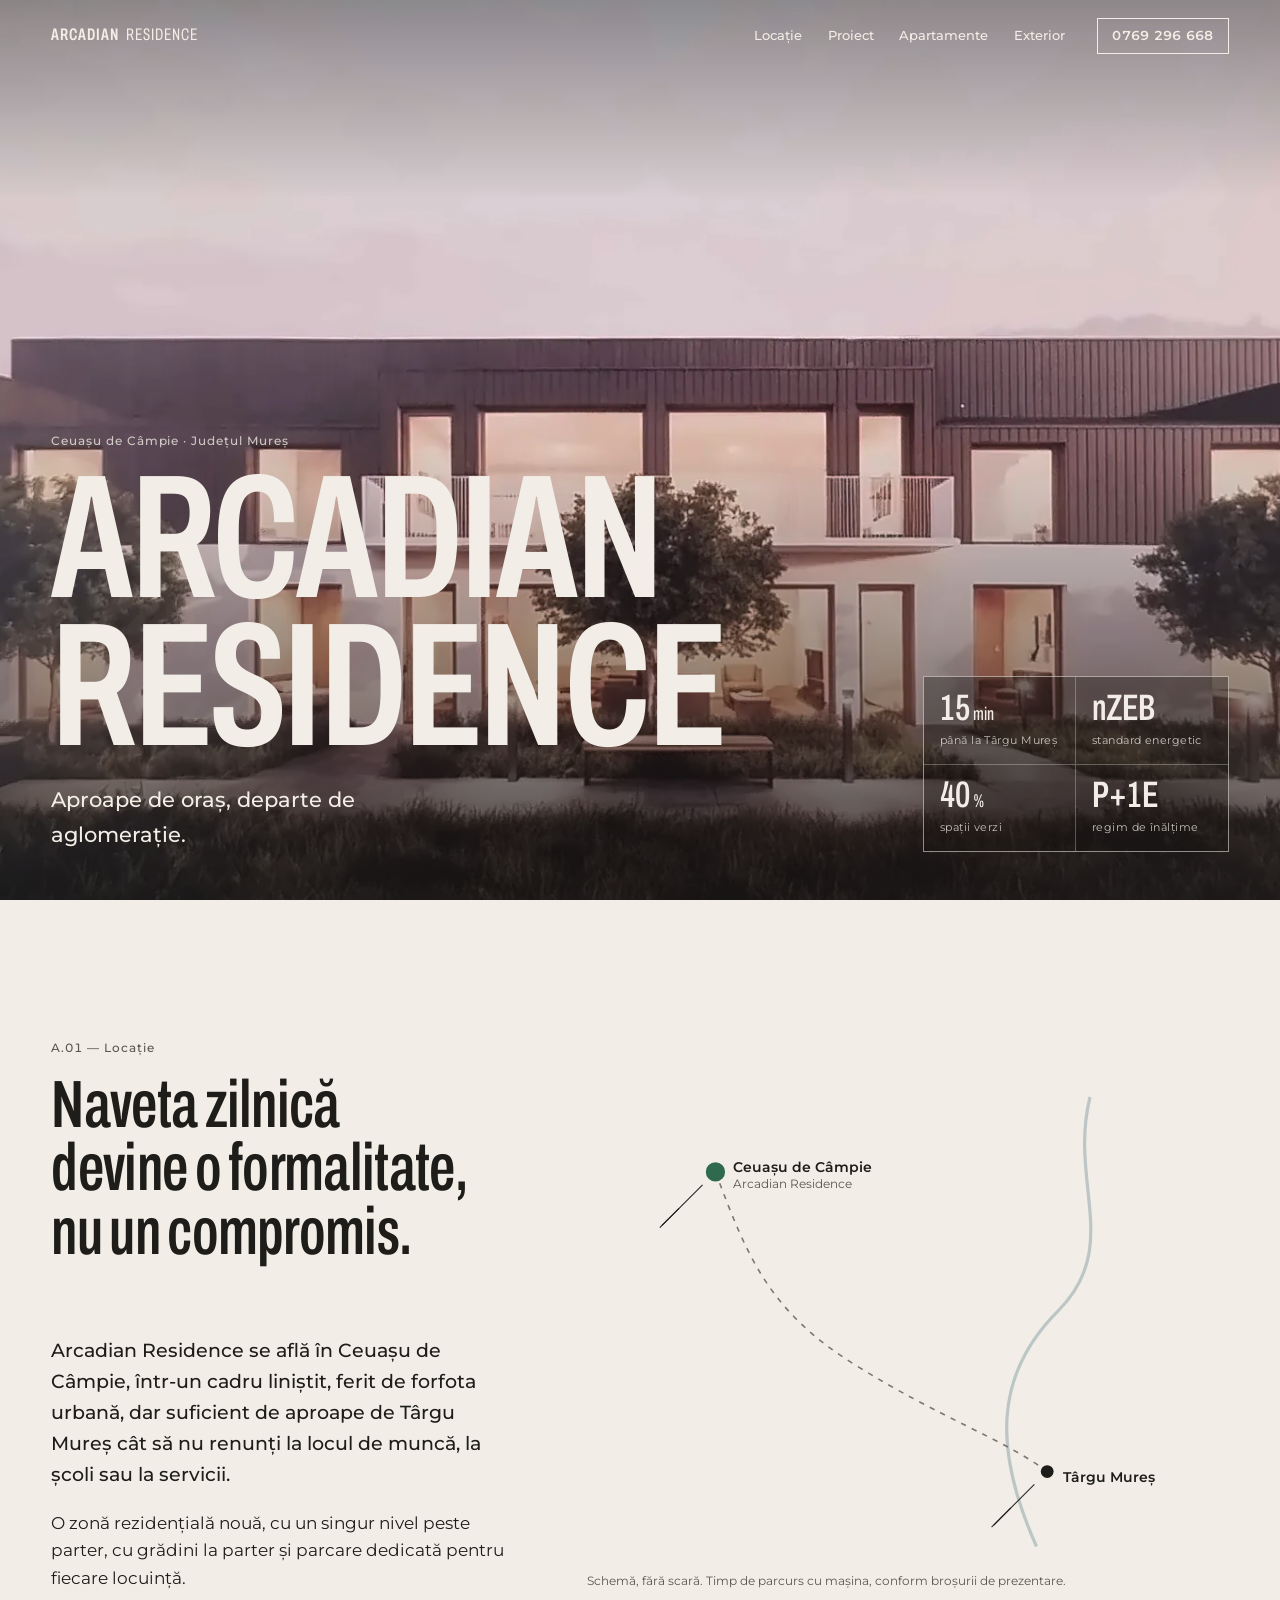
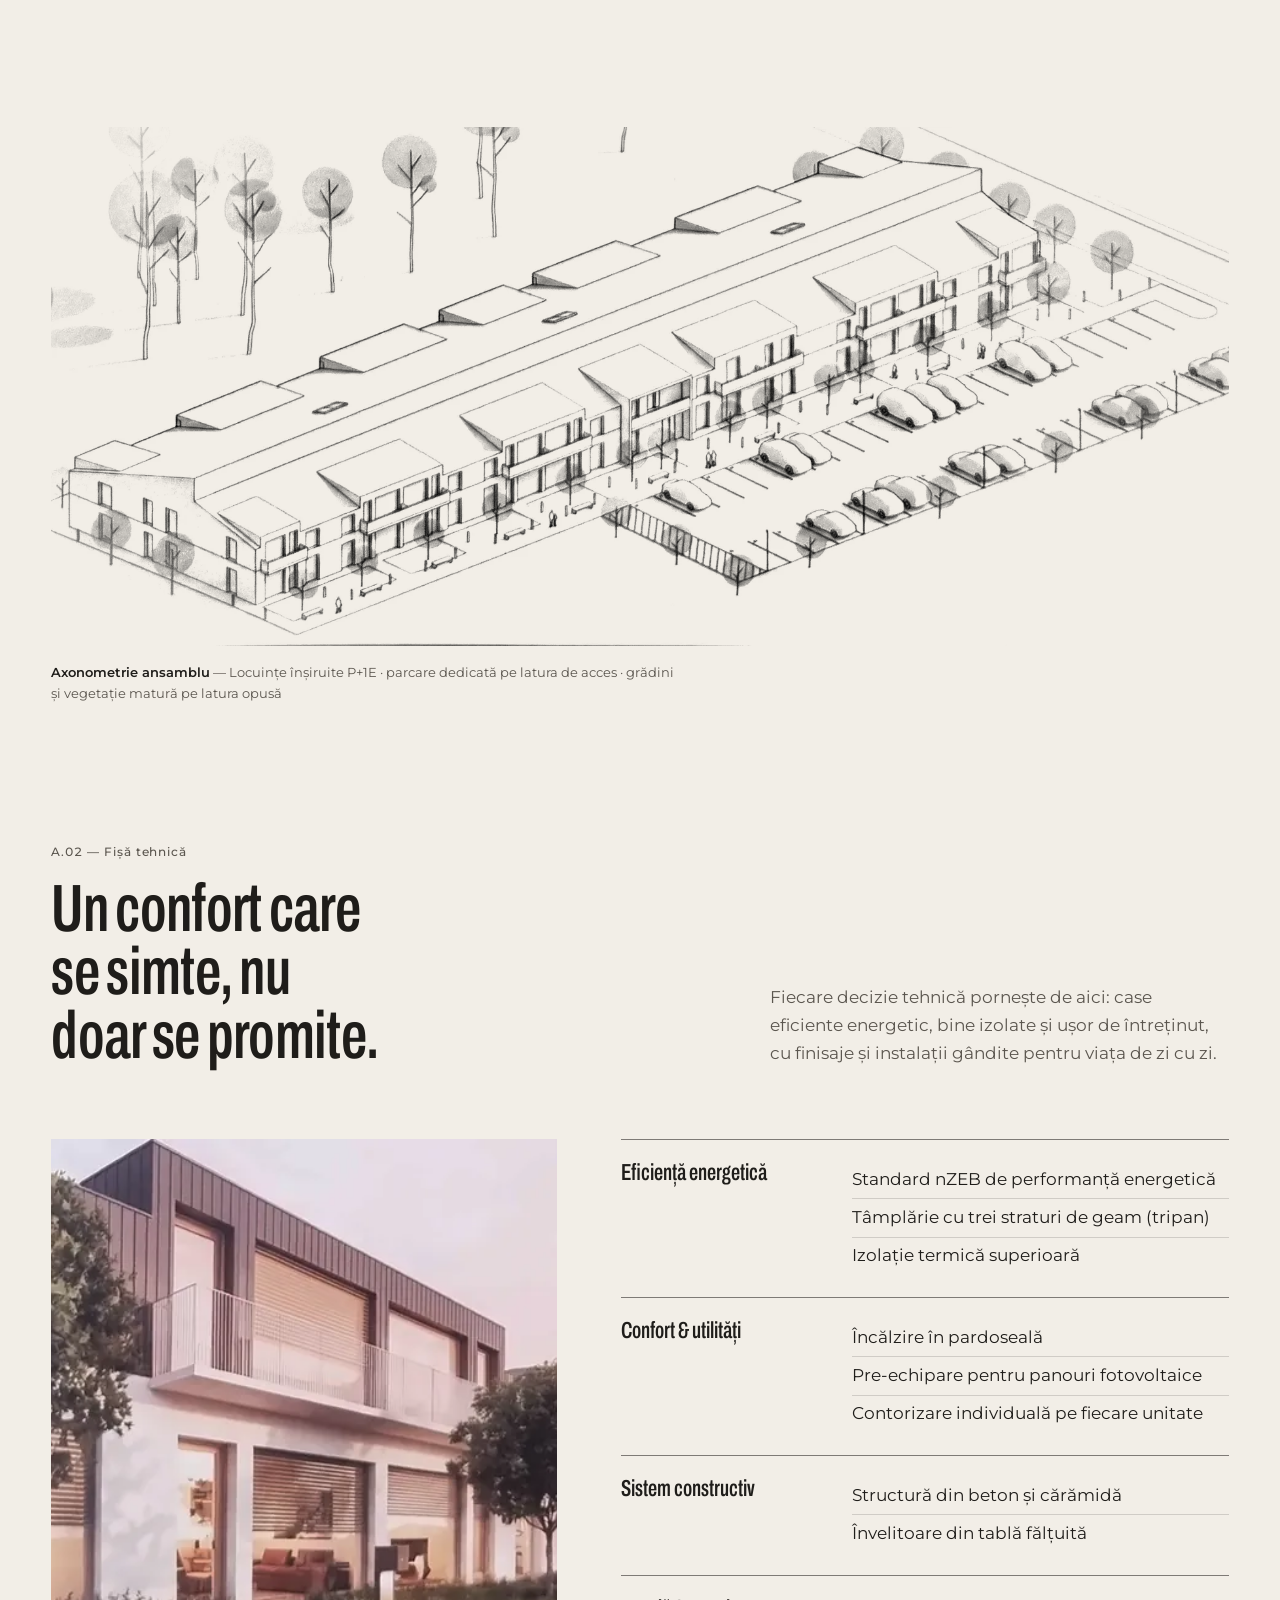
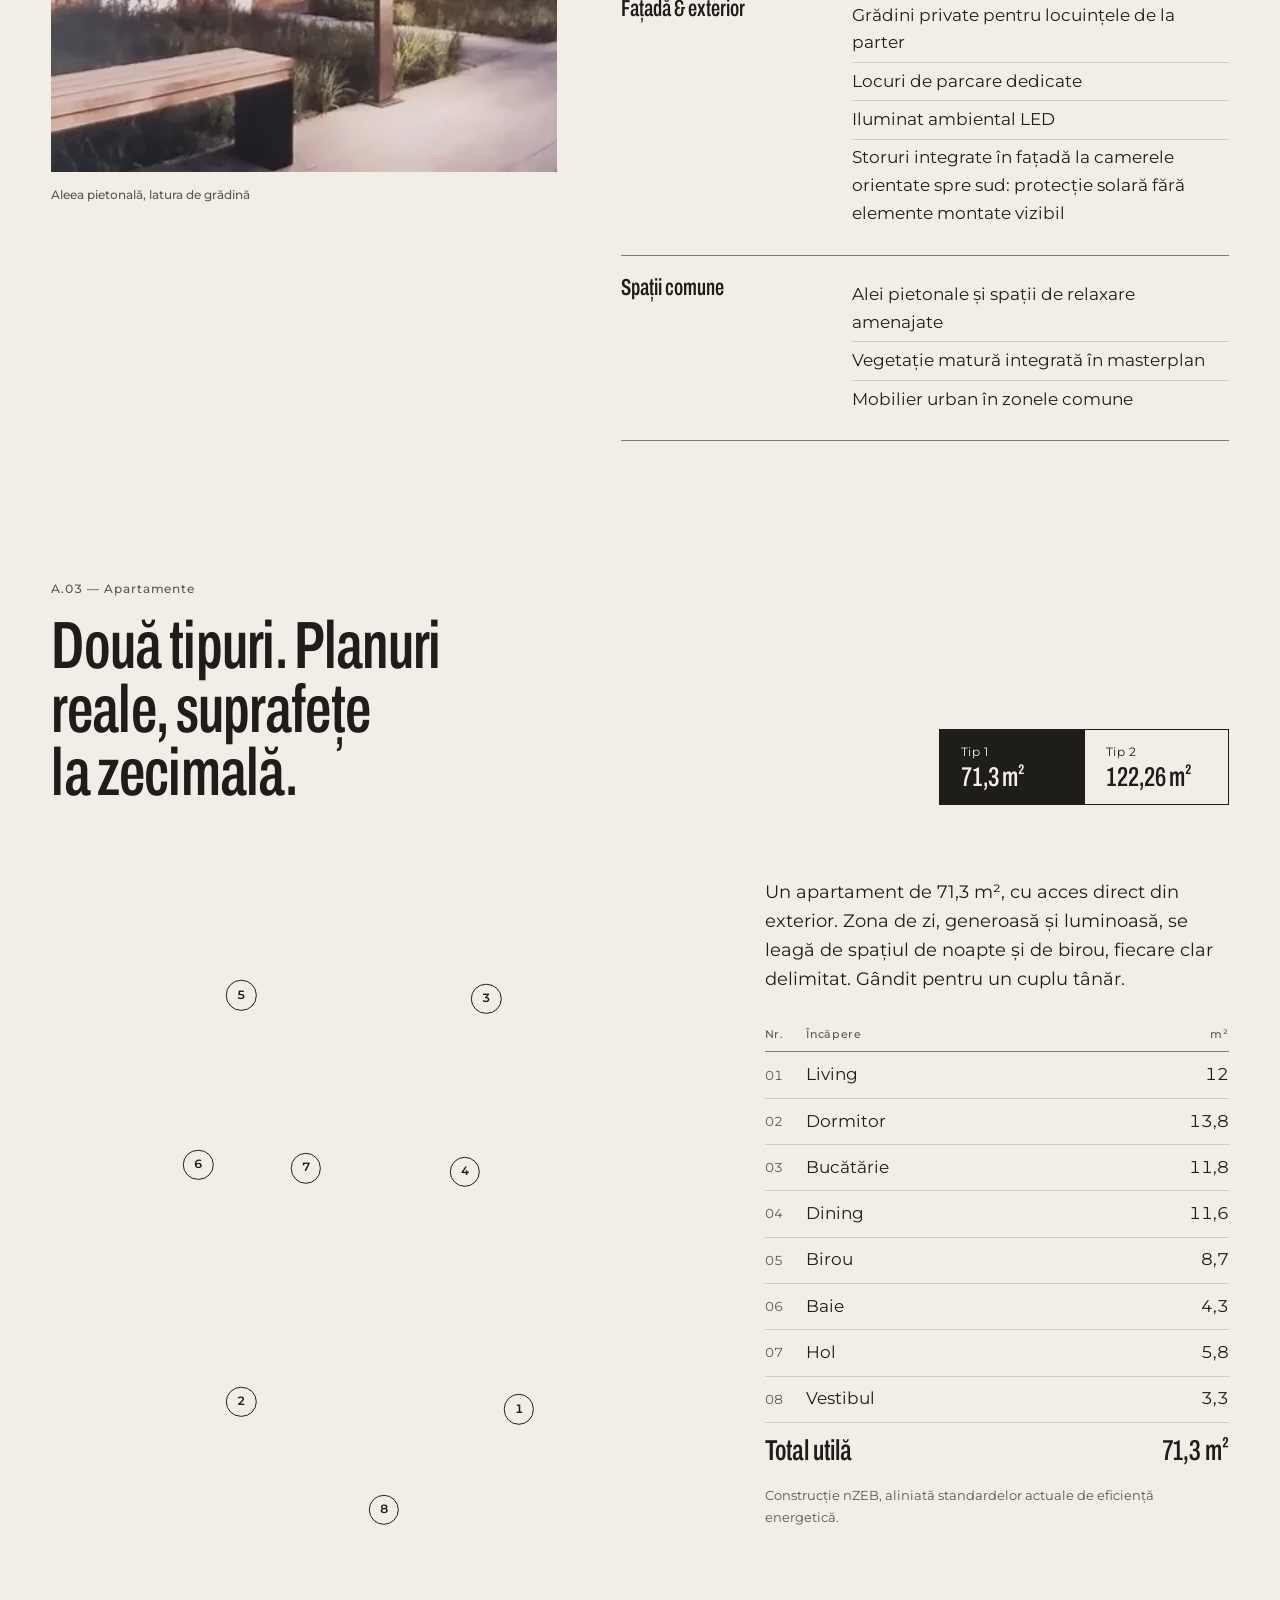
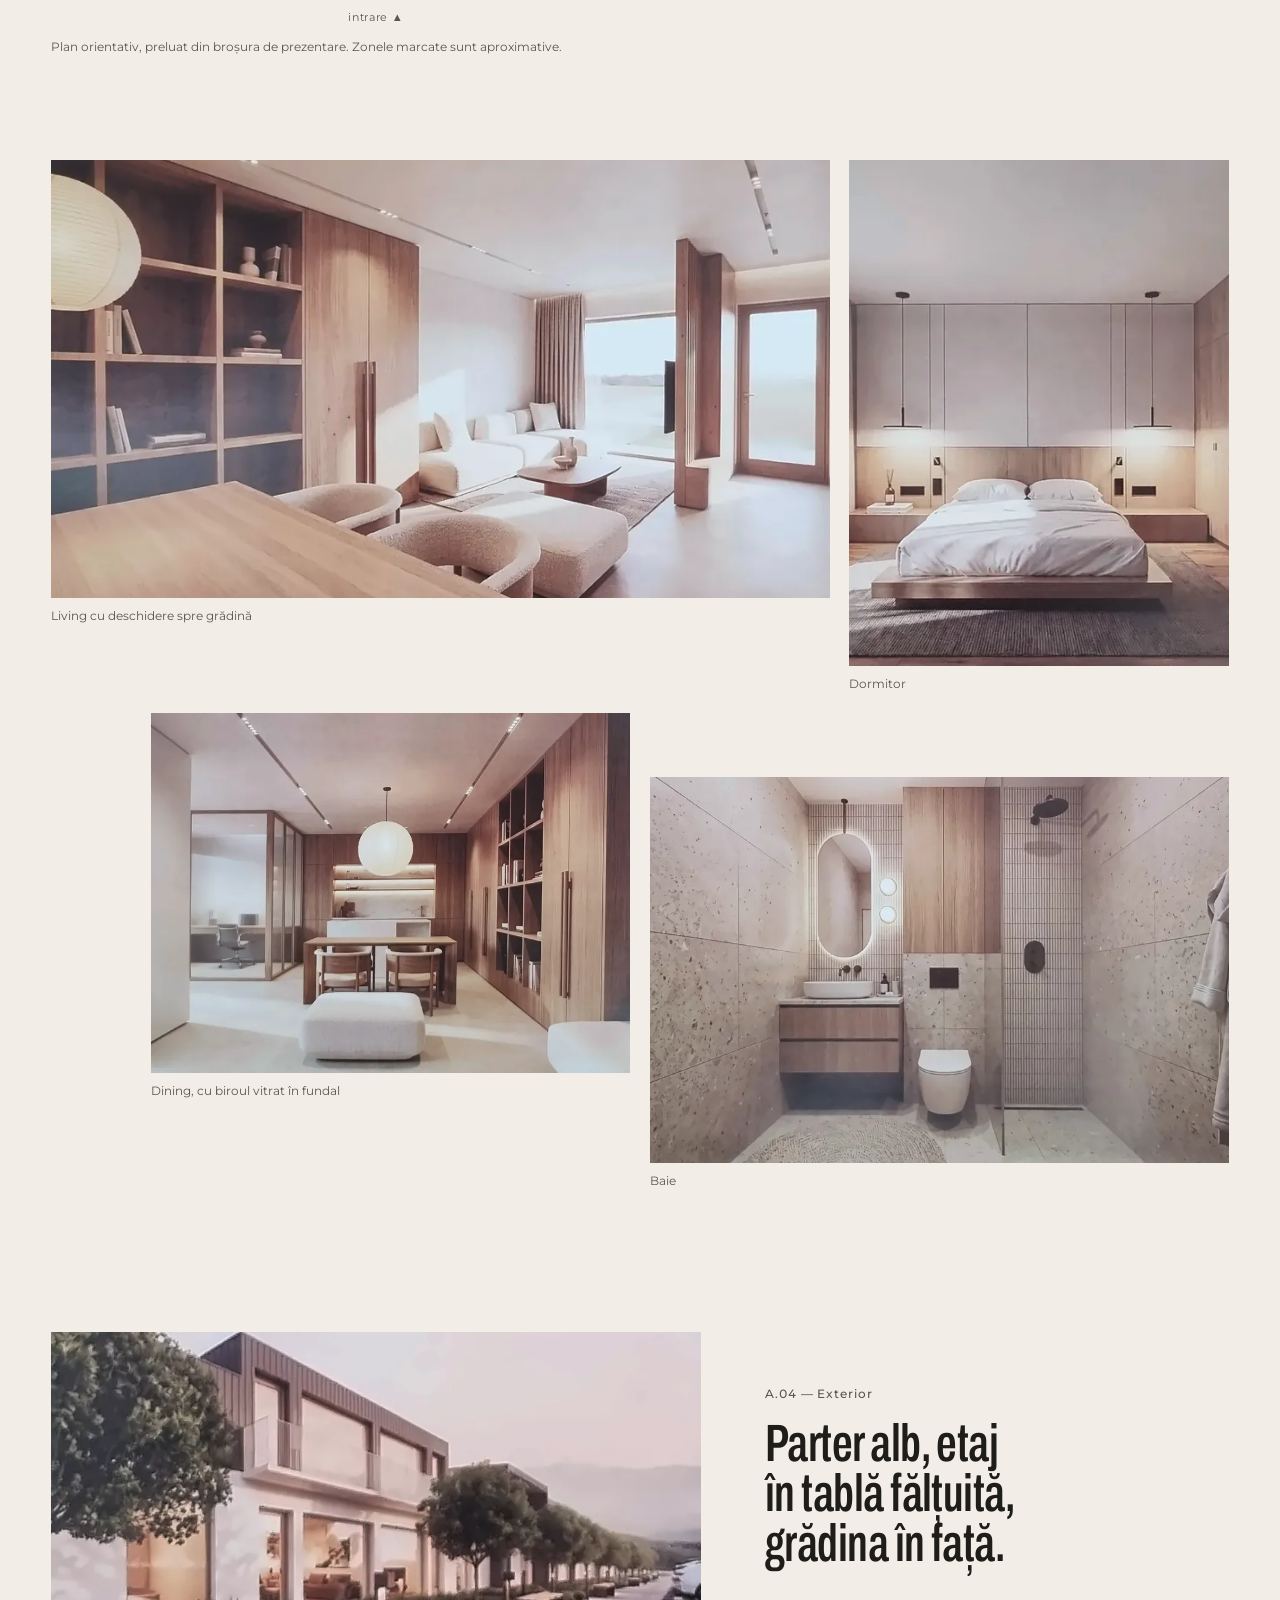
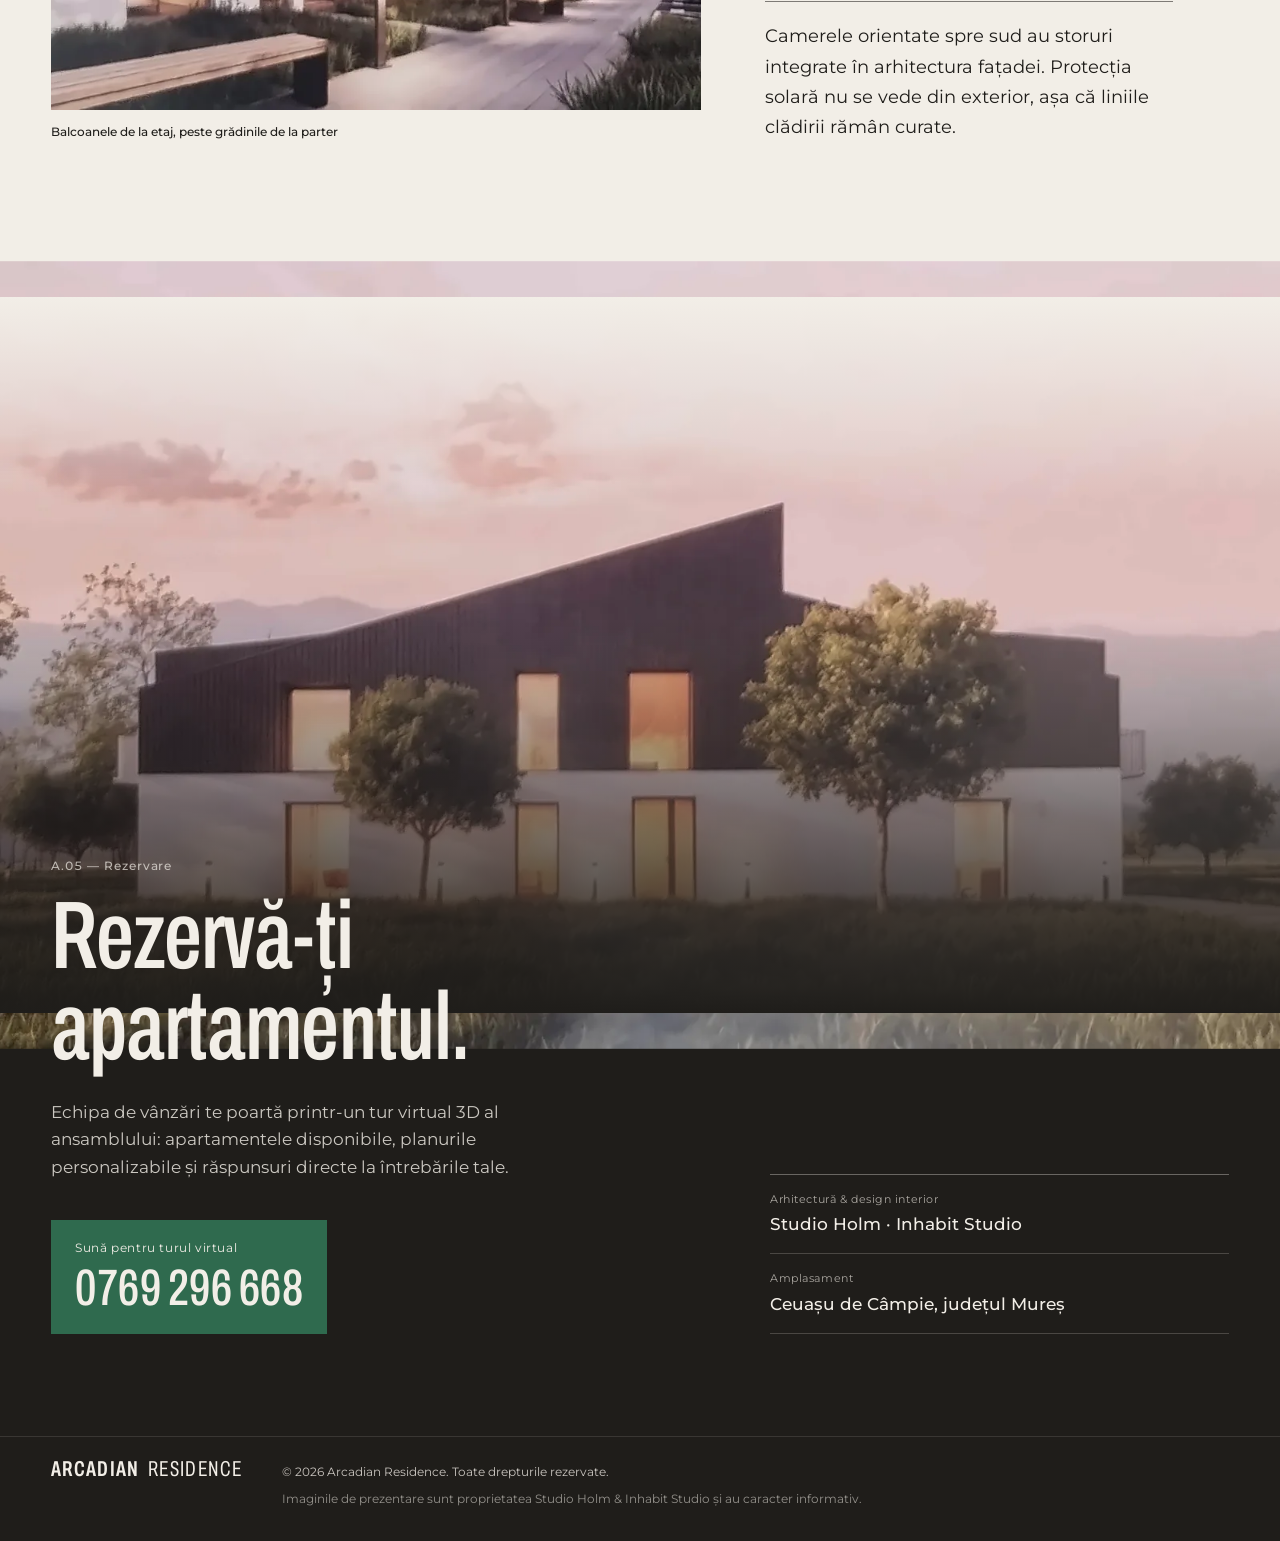
==== index.html @ e0003648 "Footer: Arcadian Residence în copyright și ca semnătură Co-Authored-By: Claude Opus 5.5 <noreply@ant" ====
<!doctype html>
<html lang="ro">
<head>
<meta charset="utf-8">
<meta name="viewport" content="width=device-width, initial-scale=1">
<title>Arcadian Residence — apartamente nZEB în Ceuașu de Câmpie, Mureș</title>
<meta name="description" content="Ansamblu rezidențial P+1E în Ceuașu de Câmpie, la 15 minute de Târgu Mureș. Apartamente de 71,3 m² și 122,26 m², standard nZEB, 40% spații verzi.">
<meta name="theme-color" content="#1f1d1a">
<link rel="icon" href="data:image/svg+xml,%3Csvg xmlns=%22http://www.w3.org/2000/svg%22 viewBox=%220 0 32 32%22%3E%3Crect width=%2232%22 height=%2232%22 fill=%22%231f1d1a%22/%3E%3Cpath d=%22M9 26 16 6l7 20M11.6 19h8.8%22 fill=%22none%22 stroke=%22%23f2eee7%22 stroke-width=%222.4%22/%3E%3C/svg%3E">
<link rel="preload" href="assets/fonts/archivo-latin-standard-normal.woff2" as="font" type="font/woff2" crossorigin>
<link rel="preload" href="assets/fonts/montserrat-latin-wght-normal.woff2" as="font" type="font/woff2" crossorigin>
<link rel="preload" href="assets/img/ext-fatada-1800.webp" as="image" type="image/webp">
<script>if(!matchMedia("(prefers-reduced-motion: reduce)").matches)document.documentElement.classList.add("js-motion")</script>
<link rel="stylesheet" href="assets/vendor/lenis.css">
<link rel="stylesheet" href="assets/css/site.css">
</head>
<body>

<header class="bar" id="bar">
  <a class="bar__mark" href="#top" aria-label="Arcadian Residence, începutul paginii">Arcadian<span>Residence</span></a>
  <nav class="bar__nav" aria-label="Secțiuni">
    <a href="#locatie">Locație</a>
    <a href="#proiect">Proiect</a>
    <a href="#apartamente">Apartamente</a>
    <a href="#exterior">Exterior</a>
  </nav>
  <a class="bar__tel" href="tel:+40769296668">0769 296 668</a>
</header>

<main id="top">

  <!-- 00 · Copertă -->
  <section class="hero" aria-label="Arcadian Residence">
    <figure class="hero__img">
      <img src="assets/img/ext-fatada-1800.webp" srcset="assets/img/ext-fatada-900.webp 900w, assets/img/ext-fatada-1800.webp 1800w" sizes="100vw" width="1730" height="956" alt="Fațada ansamblului la apus: parter tencuit alb, etaj îmbrăcat în tablă fălțuită antracit, grădini private în față">
      <div class="seams" aria-hidden="true"></div>
    </figure>
    <div class="hero__text">
      <p class="sheet">Ceuașu de Câmpie · Județul Mureș</p>
      <h1 class="hero__title">Arcadian<br>Residence</h1>
      <p class="hero__lede">Aproape de oraș, departe de aglomerație.</p>
    </div>
    <dl class="cartus hero__cartus">
      <div><dt>până la Târgu Mureș</dt><dd>15<small>min</small></dd></div>
      <div><dt>standard energetic</dt><dd>nZEB</dd></div>
      <div><dt>spații verzi</dt><dd>40<small>%</small></dd></div>
      <div><dt>regim de înălțime</dt><dd>P+1E</dd></div>
    </dl>
  </section>

  <!-- A.01 · Locație -->
  <section class="sec loc" id="locatie">
    <div class="loc__grid">
      <div class="loc__copy">
        <header class="sec__head">
          <p class="sheet">A.01 — Locație</p>
          <h2>Naveta zilnică devine o formalitate, nu un compromis.</h2>
        </header>
        <p>Arcadian Residence se află în Ceuașu de Câmpie, într-un cadru liniștit, ferit de forfota urbană, dar suficient de aproape de Târgu Mureș cât să nu renunți la locul de muncă, la școli sau la servicii.</p>
        <p>O zonă rezidențială nouă, cu un singur nivel peste parter, cu grădini la parter și parcare dedicată pentru fiecare locuință.</p>
      </div>

      <figure class="cota" aria-label="Distanța Ceuașu de Câmpie – Târgu Mureș: 15 minute cu mașina">
        <svg viewBox="0 0 600 420" role="img" aria-hidden="true">
          <path class="cota__river" d="M470 0 C 450 80, 500 140, 440 200 S 380 330, 420 420" />
          <path class="cota__road" d="M120 70 C 150 150, 170 200, 250 250 S 390 320, 430 350" />
          <g class="cota__dim">
            <line class="cota__ext" x1="108" y1="82" x2="68" y2="122" />
            <line class="cota__ext" x1="418" y1="362" x2="378" y2="402" />
            <line class="cota__line" x1="78" y1="112" x2="388" y2="392" />
            <line class="cota__tick" x1="70" y1="120" x2="86" y2="104" />
            <line class="cota__tick" x1="380" y1="400" x2="396" y2="384" />
          </g>
          <circle class="cota__pin cota__pin--here" cx="120" cy="70" r="9" />
          <circle class="cota__pin" cx="430" cy="350" r="6" />
        </svg>
        <span class="cota__label cota__label--a">Ceuașu de Câmpie<em>Arcadian Residence</em></span>
        <span class="cota__label cota__label--b">Târgu Mureș</span>
        <span class="cota__value">15 min</span>
        <figcaption>Schemă, fără scară. Timp de parcurs cu mașina, conform broșurii de prezentare.</figcaption>
      </figure>
    </div>

    <figure class="axo">
      <img src="assets/img/ansamblu-axo-1800.webp" srcset="assets/img/ansamblu-axo-900.webp 900w, assets/img/ansamblu-axo-1800.webp 1800w" sizes="(min-width: 1100px) 88vw, 100vw" width="2033" height="896" loading="lazy" alt="Axonometrie a ansamblului: șir de locuințe P+1E cu acoperișuri în pantă, parcare în față și arbori pe latura de grădină">
      <figcaption><span>Axonometrie ansamblu</span> Locuințe înșiruite P+1E · parcare dedicată pe latura de acces · grădini și vegetație matură pe latura opusă</figcaption>
    </figure>
  </section>

  <!-- A.02 · Proiect -->
  <section class="sec spec" id="proiect">
    <header class="sec__head sec__head--split">
      <p class="sheet">A.02 — Fișă tehnică</p>
      <h2>Un confort care se simte, nu doar se promite.</h2>
      <p class="sec__intro">Fiecare decizie tehnică pornește de aici: case eficiente energetic, bine izolate și ușor de întreținut, cu finisaje și instalații gândite pentru viața de zi cu zi.</p>
    </header>

    <div class="spec__grid">
      <figure class="spec__img">
        <img src="assets/img/ext-alee-1800.webp" srcset="assets/img/ext-alee-900.webp 900w, assets/img/ext-alee-1800.webp 1800w" sizes="(min-width: 1000px) 45vw, 100vw" width="1718" height="984" loading="lazy" alt="Aleea pietonală dintre locuințe, cu bănci din lemn, stâlpi de iluminat joși și arbori aliniați">
        <figcaption>Aleea pietonală, latura de grădină</figcaption>
      </figure>

      <table class="spec__table">
        <caption class="visually-hidden">Specificații tehnice Arcadian Residence</caption>
        <tbody>
          <tr><th scope="row">Eficiență energetică</th><td><ul><li>Standard nZEB de performanță energetică</li><li>Tâmplărie cu trei straturi de geam (tripan)</li><li>Izolație termică superioară</li></ul></td></tr>
          <tr><th scope="row">Confort &amp; utilități</th><td><ul><li>Încălzire în pardoseală</li><li>Pre-echipare pentru panouri fotovoltaice</li><li>Contorizare individuală pe fiecare unitate</li></ul></td></tr>
          <tr><th scope="row">Sistem constructiv</th><td><ul><li>Structură din beton și cărămidă</li><li>Învelitoare din tablă fălțuită</li></ul></td></tr>
          <tr><th scope="row">Fațadă &amp; exterior</th><td><ul><li>Grădini private pentru locuințele de la parter</li><li>Locuri de parcare dedicate</li><li>Iluminat ambiental LED</li><li>Storuri integrate în fațadă la camerele orientate spre sud: protecție solară fără elemente montate vizibil</li></ul></td></tr>
          <tr><th scope="row">Spații comune</th><td><ul><li>Alei pietonale și spații de relaxare amenajate</li><li>Vegetație matură integrată în masterplan</li><li>Mobilier urban în zonele comune</li></ul></td></tr>
        </tbody>
      </table>
    </div>
  </section>

  <!-- A.03 · Apartamente -->
  <section class="sec apt" id="apartamente">
    <header class="sec__head apt__head">
      <div>
        <p class="sheet">A.03 — Apartamente</p>
        <h2>Două tipuri. Planuri reale, suprafețe la zecimală.</h2>
      </div>
      <div class="apt__tabs" role="tablist" aria-label="Tip apartament">
        <button role="tab" id="tab-t1" aria-controls="apt-panel" aria-selected="true" data-type="t1"><span>Tip 1</span><b>71,3 m²</b></button>
        <button role="tab" id="tab-t2" aria-controls="apt-panel" aria-selected="false" data-type="t2" tabindex="-1"><span>Tip 2</span><b>122,26 m²</b></button>
      </div>
    </header>

    <div class="apt__panel" id="apt-panel" role="tabpanel" aria-labelledby="tab-t1">
      <figure class="plan" id="plan">
        <div class="plan__stage" id="plan-stage">
          <img id="plan-img" src="assets/img/plan-t1.webp" width="1028" height="1374" alt="Plan apartament tip 1">
          <svg class="plan__zones" id="plan-zones" viewBox="0 0 100 100" preserveAspectRatio="none" aria-hidden="true"></svg>
          <div class="plan__marks" id="plan-marks"></div>
          <span class="plan__north" aria-hidden="true">intrare ▲</span>
        </div>
        <figcaption>Plan orientativ, preluat din broșura de prezentare. Zonele marcate sunt aproximative.</figcaption>
      </figure>

      <div class="apt__side">
        <p class="apt__desc" id="apt-desc"></p>
        <table class="rooms">
          <caption class="visually-hidden">Suprafețe utile pe încăperi</caption>
          <thead><tr><th scope="col">Nr.</th><th scope="col">Încăpere</th><th scope="col" class="num">m²</th></tr></thead>
          <tbody id="rooms-body"></tbody>
          <tfoot><tr><th scope="row" colspan="2">Total utilă</th><td class="num" id="rooms-total"></td></tr></tfoot>
        </table>
        <p class="apt__extra" id="apt-extra"></p>
      </div>
    </div>

    <div class="interiors" id="interiors" aria-live="polite"></div>
  </section>

  <!-- A.04 · Exterior -->
  <section class="sec ext" id="exterior">
    <div class="ext__grid">
      <figure class="ext__a">
        <img src="assets/img/ext-alee-2-1800.webp" width="855" height="497" loading="lazy" alt="Perspectivă pe aleea dintre locuințe, cu balcoane la etaj și bănci din lemn">
        <figcaption>Balcoanele de la etaj, peste grădinile de la parter</figcaption>
      </figure>
      <div class="ext__text">
        <p class="sheet">A.04 — Exterior</p>
        <h2>Parter alb, etaj în tablă fălțuită, grădina în față.</h2>
        <p class="ext__note">Camerele orientate spre sud au storuri integrate în arhitectura fațadei. Protecția solară nu se vede din exterior, așa că liniile clădirii rămân curate.</p>
      </div>
    </div>
  </section>

  <!-- A.05 · Rezervare -->
  <section class="contact" id="rezervare">
    <figure class="contact__img">
      <img src="assets/img/ext-calcan-1800.webp" srcset="assets/img/ext-calcan-900.webp 900w, assets/img/ext-calcan-1800.webp 1800w" sizes="100vw" width="1759" height="984" loading="lazy" alt="Capătul ansamblului la apus, cu acoperișul în pantă îmbrăcat în tablă antracit și ferestrele luminate">
    </figure>
    <div class="contact__body">
      <p class="sheet">A.05 — Rezervare</p>
      <h2>Rezervă-ți apartamentul.</h2>
      <p>Echipa de vânzări te poartă printr-un tur virtual 3D al ansamblului: apartamentele disponibile, planurile personalizabile și răspunsuri directe la întrebările tale.</p>
      <a class="call" href="tel:+40769296668">
        <span class="call__label">Sună pentru turul virtual</span>
        <span class="call__num">0769 296 668</span>
      </a>
      <dl class="credits">
        <div><dt>Arhitectură &amp; design interior</dt><dd>Studio Holm · Inhabit Studio</dd></div>
        <div><dt>Amplasament</dt><dd>Ceuașu de Câmpie, județul Mureș</dd></div>
      </dl>
    </div>
  </section>
</main>

<footer class="foot">
  <div class="foot__in">
    <a class="foot__mark" href="#top">Arcadian<span>Residence</span></a>
    <p class="foot__copy">© 2026 Arcadian Residence. Toate drepturile rezervate.</p>
    <p class="foot__credit">Imaginile de prezentare sunt proprietatea Studio Holm &amp; Inhabit Studio și au caracter informativ.</p>
  </div>
</footer>

<script src="assets/vendor/gsap.min.js" defer></script>
<script src="assets/vendor/ScrollTrigger.min.js" defer></script>
<script src="assets/vendor/lenis.min.js" defer></script>
<script src="assets/js/site.js" defer></script>
</body>
</html>
---- assets/vendor/lenis.css ----
html.lenis,
html.lenis body {
  height: auto;
}

.lenis:not(.lenis-autoToggle).lenis-stopped {
  overflow: clip;
}

.lenis [data-lenis-prevent],
.lenis [data-lenis-prevent-wheel],
.lenis [data-lenis-prevent-touch],
.lenis [data-lenis-prevent-vertical],
.lenis [data-lenis-prevent-horizontal] {
  overscroll-behavior: contain;
}

.lenis.lenis-smooth iframe {
  pointer-events: none;
}

.lenis.lenis-autoToggle {
  transition-property: overflow;
  transition-duration: 1ms;
  transition-behavior: allow-discrete;
}
---- assets/css/site.css ----
/* Arcadian Residence
   Paleta vine din materialele clădirii: tencuiala albă a parterului, tabla fălțuită antracit
   a etajului, stejarul și terrazzo-ul din interioare. Verdele e cel al broșurii tipărite și
   apare doar ca marcaj activ. */

@font-face {
  font-family: "Archivo";
  src: url("../fonts/archivo-latin-standard-normal.woff2") format("woff2");
  font-weight: 100 900; font-stretch: 62% 125%; font-display: swap;
  unicode-range: U+0000-00FF, U+0131, U+0152-0153, U+02BB-02BC, U+02C6, U+02DA, U+02DC, U+2000-206F, U+20AC, U+2122, U+2191, U+2193, U+2212, U+2215, U+FEFF, U+FFFD;
}
@font-face {
  font-family: "Archivo";
  src: url("../fonts/archivo-latin-ext-standard-normal.woff2") format("woff2");
  font-weight: 100 900; font-stretch: 62% 125%; font-display: swap;
  unicode-range: U+0100-02AF, U+0218-021B, U+0304, U+0308, U+0329, U+1E00-1EFF, U+2020, U+20A0-20AB, U+20AD-20C0, U+2113, U+2C60-2C7F, U+A720-A7FF;
}
/* Montserrat e fontul broșurii Arcadian: îl păstrăm pentru text, ca site-ul și print-ul să vorbească la fel. */
@font-face {
  font-family: "Montserrat";
  src: url("../fonts/montserrat-latin-wght-normal.woff2") format("woff2");
  font-weight: 100 900; font-display: swap;
  unicode-range: U+0000-00FF, U+0131, U+0152-0153, U+02BB-02BC, U+02C6, U+02DA, U+02DC, U+2000-206F, U+20AC, U+2122, U+2191, U+2193, U+2212, U+2215, U+FEFF, U+FFFD;
}
@font-face {
  font-family: "Montserrat";
  src: url("../fonts/montserrat-latin-ext-wght-normal.woff2") format("woff2");
  font-weight: 100 900; font-display: swap;
  unicode-range: U+0100-02AF, U+0218-021B, U+0304, U+0308, U+0329, U+1E00-1EFF, U+2020, U+20A0-20AB, U+20AD-20C0, U+2113, U+2C60-2C7F, U+A720-A7FF;
}

:root {
  --tencuiala: #f2eee7;
  --terrazzo: #e6dfd3;
  --antracit: #1f1d1a;
  --antracit-2: #2b2925;
  --grafit: #5b564f;
  --stejar: #9c7048;
  --verde: #2f6a4e;          /* verdele copertei */
  --linie: rgba(31, 29, 26, .16);
  --linie-tare: rgba(31, 29, 26, .55);

  --display: "Archivo", "Helvetica Neue", sans-serif;
  --text: "Montserrat", "Helvetica Neue", sans-serif;

  --gut: clamp(1.25rem, 4vw, 3.5rem);
  --max: 1320px;
  --ease: cubic-bezier(.22, .61, .21, 1);
}

*, *::before, *::after { box-sizing: border-box; }
html { -webkit-text-size-adjust: 100%; }
body {
  margin: 0;
  background: var(--tencuiala);
  color: var(--antracit);
  font: 400 clamp(.95rem, .9rem + .2vw, 1.05rem)/1.65 var(--text);
  font-feature-settings: "lnum";
  -webkit-font-smoothing: antialiased;
}
img { display: block; max-width: 100%; height: auto; }
figure { margin: 0; }
a { color: inherit; }
h1, h2 { font-family: var(--display); font-stretch: 62%; font-weight: 560; line-height: .95; letter-spacing: -.01em; margin: 0; }
h2 { font-size: clamp(2.2rem, 1.3rem + 3.6vw, 4.6rem); max-width: 16ch; text-wrap: balance; }
.visually-hidden { position: absolute; width: 1px; height: 1px; overflow: hidden; clip: rect(0 0 0 0); white-space: nowrap; }
:focus-visible { outline: 2px solid var(--verde); outline-offset: 3px; }

/* Numărul de planșă, ca în cartușul unui proiect de arhitectură */
.sheet {
  margin: 0 0 1.1rem;
  font: 500 .74rem/1.2 var(--text);
  letter-spacing: .08em;
  color: var(--grafit);
  font-variant-numeric: tabular-nums;
}

/* ---------- bara de sus ---------- */
.bar {
  position: fixed; inset: 0 0 auto; z-index: 20;
  display: flex; align-items: center; gap: 2rem;
  padding: 1.1rem var(--gut);
  color: var(--tencuiala);
  transition: background-color .5s var(--ease), color .5s var(--ease), padding .5s var(--ease);
}
.bar.is-solid { background: rgba(242, 238, 231, .94); color: var(--antracit); padding-block: .7rem; box-shadow: 0 1px 0 var(--linie); }
.bar__mark { font: 600 1.05rem/1 var(--display); font-stretch: 62%; letter-spacing: .06em; text-transform: uppercase; text-decoration: none; display: flex; gap: .4em; }
.bar__mark span { font-weight: 350; }
.bar__nav { display: flex; gap: 1.6rem; margin-left: auto; font-size: .82rem; font-weight: 500; }
.bar__nav a { text-decoration: none; padding-block: .3rem; background: linear-gradient(currentColor, currentColor) 0 100% / 0 1px no-repeat; transition: background-size .35s var(--ease); }
.bar__nav a:hover, .bar__nav a:focus-visible { background-size: 100% 1px; }
.bar__tel {
  font: 600 .82rem/1 var(--text); letter-spacing: .02em; text-decoration: none;
  padding: .65rem .9rem; border: 1px solid currentColor;
  font-variant-numeric: tabular-nums;
  transition: background-color .3s var(--ease), color .3s var(--ease), border-color .3s var(--ease);
}
.bar__tel:hover { background: var(--verde); border-color: var(--verde); color: var(--tencuiala); }

/* ---------- copertă ---------- */
.hero { position: relative; min-height: 100svh; display: grid; grid-template-columns: 1fr auto; align-items: end; gap: 2rem; padding: 7rem var(--gut) clamp(1.5rem, 4vw, 3rem); color: var(--tencuiala); overflow: hidden; background: var(--antracit); }
.hero__img { position: absolute; inset: 0; }
.hero__img img { width: 100%; height: 100%; object-fit: cover; object-position: 50% 62%; transform-origin: 50% 70%; }
.hero__img::after { content: ""; position: absolute; inset: 0; background: linear-gradient(180deg, rgba(20,18,16,.38) 0%, rgba(20,18,16,0) 22%, rgba(20,18,16,0) 48%, rgba(20,18,16,.72) 100%); }
/* fâșiile verticale: panourile de tablă fălțuită care se deschid la încărcare */
.seams { position: absolute; inset: 0; display: grid; grid-template-columns: repeat(var(--n, 12), 1fr); z-index: 1; pointer-events: none; }
.seams i { background: var(--antracit); transform-origin: 50% 0; box-shadow: inset -1px 0 0 rgba(242,238,231,.07); }
.hero__text, .hero__cartus { position: relative; z-index: 2; }
.js-motion .seams { background: var(--antracit); }
.js-motion .hero__title, .js-motion .hero .sheet, .js-motion .hero__lede, .js-motion .hero__cartus > div { opacity: 0; }
.hero .sheet { color: rgba(242, 238, 231, .78); }
.hero__title { font-size: clamp(4rem, 1rem + 12.5vw, 13.5rem); font-weight: 600; text-transform: uppercase; line-height: .84; letter-spacing: -.015em; }
.hero__lede { margin: 1.4rem 0 0; font-size: clamp(1rem, .9rem + .5vw, 1.3rem); font-weight: 500; max-width: 30ch; }

.cartus { margin: 0; display: grid; grid-template-columns: repeat(2, minmax(9.5rem, 1fr)); border: 1px solid rgba(242,238,231,.55); background: rgba(20,18,16,.35); }
.cartus div { padding: .8rem 1rem .9rem; border-right: 1px solid rgba(242,238,231,.3); border-bottom: 1px solid rgba(242,238,231,.3); display: flex; flex-direction: column-reverse; gap: .25rem; }
.cartus div:nth-child(2n) { border-right: 0; }
.cartus div:nth-child(n+3) { border-bottom: 0; }
.cartus dt { font-size: .7rem; letter-spacing: .04em; color: rgba(242,238,231,.78); }
.cartus dd { margin: 0; font: 560 2.3rem/1 var(--display); font-stretch: 62%; font-variant-numeric: tabular-nums; }
.cartus small { font-size: .5em; margin-left: .2em; font-weight: 450; }

/* ---------- secțiuni ---------- */
.sec { padding: clamp(5rem, 11vw, 10rem) var(--gut) 0; max-width: calc(var(--max) + 2 * var(--gut)); margin: 0 auto; }
.sec__head { margin-bottom: clamp(2.5rem, 6vw, 4.5rem); }
.sec__intro { max-width: 52ch; margin: 1.6rem 0 0; color: var(--grafit); }
.sec__head--split { display: grid; grid-template-columns: minmax(0, 7fr) minmax(0, 5fr); column-gap: clamp(2rem, 6vw, 6rem); align-items: end; }
.sec__head--split .sheet { grid-column: 1 / -1; }
.sec__head--split h2 { max-width: 14ch; }
.sec__head--split .sec__intro { margin: 0; }

/* A.01 locație */
.loc__grid { display: grid; grid-template-columns: minmax(0, 5fr) minmax(0, 7fr); gap: clamp(2rem, 6vw, 6rem); align-items: center; }
.loc__copy > p { margin: 0 0 1.2rem; max-width: 42ch; }
.loc__copy > header + p { font-size: 1.12em; font-weight: 500; }
.cota { position: relative; aspect-ratio: 600 / 420; }
.cota svg { width: 100%; height: 100%; overflow: visible; }
.cota__river { fill: none; stroke: #8fa7a9; stroke-width: 3; opacity: .55; }
.cota__road { fill: none; stroke: var(--grafit); stroke-width: 1.5; stroke-dasharray: 5 6; }
.cota__ext, .cota__tick { stroke: var(--antracit); stroke-width: 1; }
.cota__line { stroke: var(--antracit); stroke-width: 1.2; }
.cota__pin { fill: var(--antracit); }
.cota__pin--here { fill: var(--verde); }
.cota__label { position: absolute; font-size: .85rem; font-weight: 600; line-height: 1.25; }
.cota__label em { display: block; font-style: normal; font-weight: 400; color: var(--grafit); font-size: .78rem; }
.cota__label--a { left: calc(120 / 600 * 100% + 1.1rem); top: calc(70 / 420 * 100% - .9rem); }
.cota__label--b { left: calc(430 / 600 * 100% + 1rem); top: calc(350 / 420 * 100% - .65rem); }
.cota__value {
  position: absolute; left: calc(233 / 600 * 100%); top: calc(252 / 420 * 100%);
  transform: translate(-50%, -50%) rotate(42.1deg); transform-origin: 50% 50%;
  font: 560 clamp(2rem, 1rem + 3vw, 3.4rem)/1 var(--display); font-stretch: 62%;
  background: var(--tencuiala); padding: 0 .35em; white-space: nowrap;
}
.cota figcaption { position: absolute; left: 0; bottom: -2.2rem; font-size: .72rem; color: var(--grafit); }

.axo { margin: clamp(5rem, 9vw, 8rem) calc(-1 * var(--gut)) 0; padding: 0 var(--gut); }
.axo img { width: 100%; mix-blend-mode: multiply;
  -webkit-mask-image: radial-gradient(ellipse 72% 78% at 52% 50%, #000 62%, transparent 100%);
          mask-image: radial-gradient(ellipse 72% 78% at 52% 50%, #000 62%, transparent 100%); }
.axo figcaption { margin-top: 1rem; font-size: .8rem; color: var(--grafit); max-width: 70ch; }
.axo figcaption span, .spec__img figcaption, .ext__a figcaption { font-weight: 600; color: var(--antracit); }
.axo figcaption span::after { content: " — "; font-weight: 400; color: var(--grafit); }

/* A.02 fișă tehnică */
.spec__grid { display: grid; grid-template-columns: minmax(0, 5fr) minmax(0, 6fr); gap: clamp(2rem, 5vw, 5rem); align-items: start; }
.spec__img { position: sticky; top: 6rem; }
.spec__img img { width: 100%; aspect-ratio: 4 / 5; object-fit: cover; object-position: 38% 50%; }
.spec__img figcaption { margin-top: .8rem; font-size: .78rem; font-weight: 500; color: var(--grafit); }
.spec__table { width: 100%; border-collapse: collapse; }
.spec__table tr { border-top: 1px solid var(--linie-tare); }
.spec__table tr:last-child { border-bottom: 1px solid var(--linie-tare); }
.spec__table th { text-align: left; vertical-align: top; padding: 1.3rem 1.5rem 1.4rem 0; width: 38%; font: 560 1.45rem/1.05 var(--display); font-stretch: 62%; }
.spec__table td { padding: 1.3rem 0 1.4rem; }
.spec__table ul { list-style: none; margin: 0; padding: 0; }
.spec__table li { padding: .3rem 0; border-bottom: 1px solid var(--linie); }
.spec__table li:last-child { border-bottom: 0; }

/* A.03 apartamente */
.apt__head { display: flex; justify-content: space-between; align-items: end; gap: 2rem; flex-wrap: wrap; }
.apt__tabs { display: flex; border: 1px solid var(--antracit); }
.apt__tabs button {
  appearance: none; border: 0; background: transparent; color: var(--antracit); cursor: pointer;
  padding: .8rem 1.3rem; text-align: left; font: inherit; display: grid; gap: .1rem; min-width: 9rem;
  transition: background-color .35s var(--ease), color .35s var(--ease);
}
.apt__tabs button + button { border-left: 1px solid var(--antracit); }
.apt__tabs button span { font-size: .72rem; letter-spacing: .06em; }
.apt__tabs button b { font: 560 1.7rem/1 var(--display); font-stretch: 62%; font-variant-numeric: tabular-nums; }
.apt__tabs button:hover { background: var(--terrazzo); }
.apt__tabs button[aria-selected="true"] { background: var(--antracit); color: var(--tencuiala); }

.apt__panel { display: grid; grid-template-columns: minmax(0, 7fr) minmax(0, 5fr); gap: clamp(2rem, 5vw, 5rem); align-items: start; }
.plan__stage { position: relative; max-width: calc(80vh * var(--ar, 1)); margin-inline: auto; }
.plan__stage img { width: 100%; mix-blend-mode: multiply; }
.plan__zones { position: absolute; inset: 0; width: 100%; height: 100%; pointer-events: none; }
.plan__zones rect { fill: var(--verde); opacity: 0; transition: opacity .3s var(--ease); }
.plan__zones rect.is-on { opacity: .22; }
.plan__marks { position: absolute; inset: 0; }
.mark {
  position: absolute; transform: translate(-50%, -50%);
  width: 1.9rem; height: 1.9rem; border-radius: 50%;
  border: 1px solid var(--antracit); background: var(--tencuiala); color: var(--antracit);
  font: 600 .74rem/1 var(--text); font-variant-numeric: tabular-nums; cursor: pointer; padding: 0;
  transition: background-color .25s var(--ease), color .25s var(--ease), transform .35s var(--ease);
}
.mark.is-on { background: var(--verde); border-color: var(--verde); color: var(--tencuiala); transform: translate(-50%, -50%) scale(1.18); }
.plan__north { position: absolute; left: 50%; bottom: -1.9rem; transform: translateX(-50%); font-size: .7rem; letter-spacing: .06em; color: var(--grafit); }
.plan figcaption { margin-top: 2.6rem; font-size: .74rem; color: var(--grafit); }

.apt__desc { margin: 0 0 2rem; font-size: 1.05em; max-width: 44ch; }
.rooms { width: 100%; border-collapse: collapse; font-variant-numeric: tabular-nums; }
.rooms thead th { font-size: .7rem; font-weight: 500; letter-spacing: .06em; color: var(--grafit); text-align: left; padding: 0 0 .5rem; border-bottom: 1px solid var(--linie-tare); }
.rooms .num { text-align: right; }
.rooms tbody tr { cursor: pointer; transition: background-color .2s var(--ease); }
.rooms tbody td { padding: .55rem 0; border-bottom: 1px solid var(--linie); }
.rooms tbody td:first-child { width: 2.6rem; color: var(--grafit); font-size: .8rem; }
.rooms tbody tr.is-on { background: rgba(47, 106, 78, .1); }
.rooms tbody tr.is-on td:first-child { color: var(--verde); font-weight: 700; }
.rooms tfoot th, .rooms tfoot td { padding: .9rem 0 0; border-top: 1px solid var(--antracit); text-align: left; font: 560 1.8rem/1 var(--display); font-stretch: 62%; }
.rooms tfoot td { text-align: right; }
.apt__extra { margin: 1.2rem 0 0; font-size: .82rem; color: var(--grafit); }

.interiors { display: grid; grid-template-columns: repeat(12, 1fr); gap: clamp(.75rem, 1.5vw, 1.25rem); margin-top: clamp(4rem, 8vw, 7rem); }
.interiors img { width: 100%; object-fit: cover; }
.interiors figcaption { font-size: .75rem; color: var(--grafit); padding-top: .5rem; }
.interiors .i1 { grid-column: 1 / span 8; }
.interiors .i2 { grid-column: 9 / span 4; align-self: end; }
.interiors .i3 { grid-column: 2 / span 5; }
.interiors .i4 { grid-column: 7 / span 6; margin-top: 4rem; }
.interiors .i5 { grid-column: 3 / span 6; }
.interiors .i1 img { aspect-ratio: 16 / 9; }
.interiors .i2 img { aspect-ratio: 3 / 4; }
.interiors .i3 img, .interiors .i5 img { aspect-ratio: 4 / 3; }
.interiors .i4 img { aspect-ratio: 3 / 2; }

/* A.04 exterior */
.ext__grid { display: grid; grid-template-columns: minmax(0, 7fr) minmax(0, 5fr); gap: clamp(2rem, 5vw, 5rem); align-items: end; }
.ext__text h2 { font-size: clamp(2rem, 1.2rem + 2.6vw, 3.6rem); margin-bottom: 2rem; }
.ext__a img { width: 100%; }
.ext__a figcaption { margin-top: .8rem; font-size: .78rem; font-weight: 500; }
.ext__note { margin: 0; font-size: 1.1em; max-width: 34ch; border-top: 1px solid var(--linie-tare); padding-top: 1.2rem; }

/* A.05 rezervare: fotografia se topește în antracitul tablei */
.contact { position: relative; margin-top: clamp(6rem, 12vw, 11rem); background: var(--antracit); color: var(--tencuiala); }
.contact__img { position: relative; }
.contact__img img { width: 100%; max-height: 92vh; object-fit: cover; object-position: 50% 60%; }
.contact__img::before { content: ""; position: absolute; inset: 0 0 auto; height: 28%; background: linear-gradient(var(--tencuiala), rgba(242,238,231,0)); z-index: 1; }
.contact__img::after { content: ""; position: absolute; inset: auto 0 0; height: 55%; background: linear-gradient(rgba(31,29,26,0), var(--antracit)); }
.contact__body { position: relative; max-width: calc(var(--max) + 2 * var(--gut)); margin: -12vw auto 0; padding: 0 var(--gut) clamp(4rem, 8vw, 7rem); display: grid; grid-template-columns: minmax(0, 7fr) minmax(0, 5fr); column-gap: clamp(2rem, 6vw, 6rem); }
.contact__body > * { grid-column: 1; }
.contact .sheet { color: rgba(242,238,231,.7); }
.contact h2 { font-size: clamp(2.8rem, 1.2rem + 6vw, 7rem); max-width: 12ch; }
.contact__body > p:not(.sheet) { max-width: 46ch; color: rgba(242,238,231,.82); margin: 1.6rem 0 2.4rem; }
.call {
  display: inline-grid; justify-self: start; gap: .35rem; text-decoration: none;
  padding: 1.1rem 1.5rem 1.2rem; background: var(--verde); color: var(--tencuiala);
  transition: background-color .3s var(--ease);
}
.call:hover { background: #377a5a; }
.call__label { font-size: .75rem; letter-spacing: .05em; }
.call__num { font: 560 clamp(2rem, 1.4rem + 2.4vw, 3.2rem)/1 var(--display); font-stretch: 62%; font-variant-numeric: tabular-nums; letter-spacing: .01em; }
.credits { grid-column: 2 !important; grid-row: 2 / span 4; align-self: end; margin: 0; border-top: 1px solid rgba(242,238,231,.35); }
.credits div { padding: .9rem 0; border-bottom: 1px solid rgba(242,238,231,.2); }
.credits dt { font-size: .7rem; letter-spacing: .05em; color: rgba(242,238,231,.65); }
.credits dd { margin: .2rem 0 0; font-weight: 500; }

.foot { background: var(--antracit); color: rgba(242,238,231,.55); padding: 1.4rem var(--gut) 2rem; font-size: .72rem; border-top: 1px solid rgba(242,238,231,.12); }
.foot__in { max-width: var(--max); margin: 0 auto; display: grid; grid-template-columns: auto 1fr; align-items: baseline; gap: .5rem 2.5rem; }
.foot__mark { grid-row: span 2; color: var(--tencuiala); text-decoration: none; font: 600 1.35rem/1 var(--display); font-stretch: 62%; letter-spacing: .06em; text-transform: uppercase; display: flex; gap: .4em; }
.foot__mark span { font-weight: 350; }
.foot p { margin: 0; }
.foot__copy { color: rgba(242,238,231,.8); }
@media (max-width: 560px) { .foot__in { grid-template-columns: 1fr; } .foot__mark { grid-row: auto; margin-bottom: .6rem; } }

/* ---------- ecrane înguste ---------- */
@media (max-width: 900px) {
  .bar__nav { display: none; }
  .bar__tel { margin-left: auto; }
  .hero { grid-template-columns: 1fr; align-content: end; }
  .hero__cartus { max-width: 26rem; }
  .loc__grid, .spec__grid, .apt__panel, .ext__grid, .contact__body { grid-template-columns: 1fr; }
  .sec__head--split { grid-template-columns: 1fr; }
  .sec__head--split .sec__intro { margin-top: 1.4rem; }
  .spec__img { position: static; }
  .spec__img img { aspect-ratio: 3 / 2; }
  .cota { margin-top: 1rem; }
  .interiors { grid-template-columns: 1fr 1fr; }
  .interiors .i1, .interiors .i4 { grid-column: 1 / -1; margin-top: 0; }
  .interiors .i2, .interiors .i3, .interiors .i5 { grid-column: auto; }
  .interiors .i2 img, .interiors .i3 img, .interiors .i5 img { aspect-ratio: 4 / 5; }
  .credits { grid-column: 1 !important; grid-row: auto; margin-top: 3rem; }
  .contact__body { margin-top: -20vw; }
}
@media (max-width: 560px) {
  .spec__table th { display: block; width: auto; padding-bottom: .4rem; }
  .spec__table td { display: block; padding-top: 0; }
  .spec__table tr { display: block; }
  .apt__tabs { width: 100%; }
  .apt__tabs button { flex: 1; min-width: 0; }
  .mark { width: 1.5rem; height: 1.5rem; font-size: .66rem; }
  .cota__label { font-size: .72rem; }
  .cota__label em { font-size: .66rem; }
}

@media (prefers-reduced-motion: reduce) {
  *, *::before, *::after { transition-duration: .01ms !important; }
  .seams { display: none; }
}
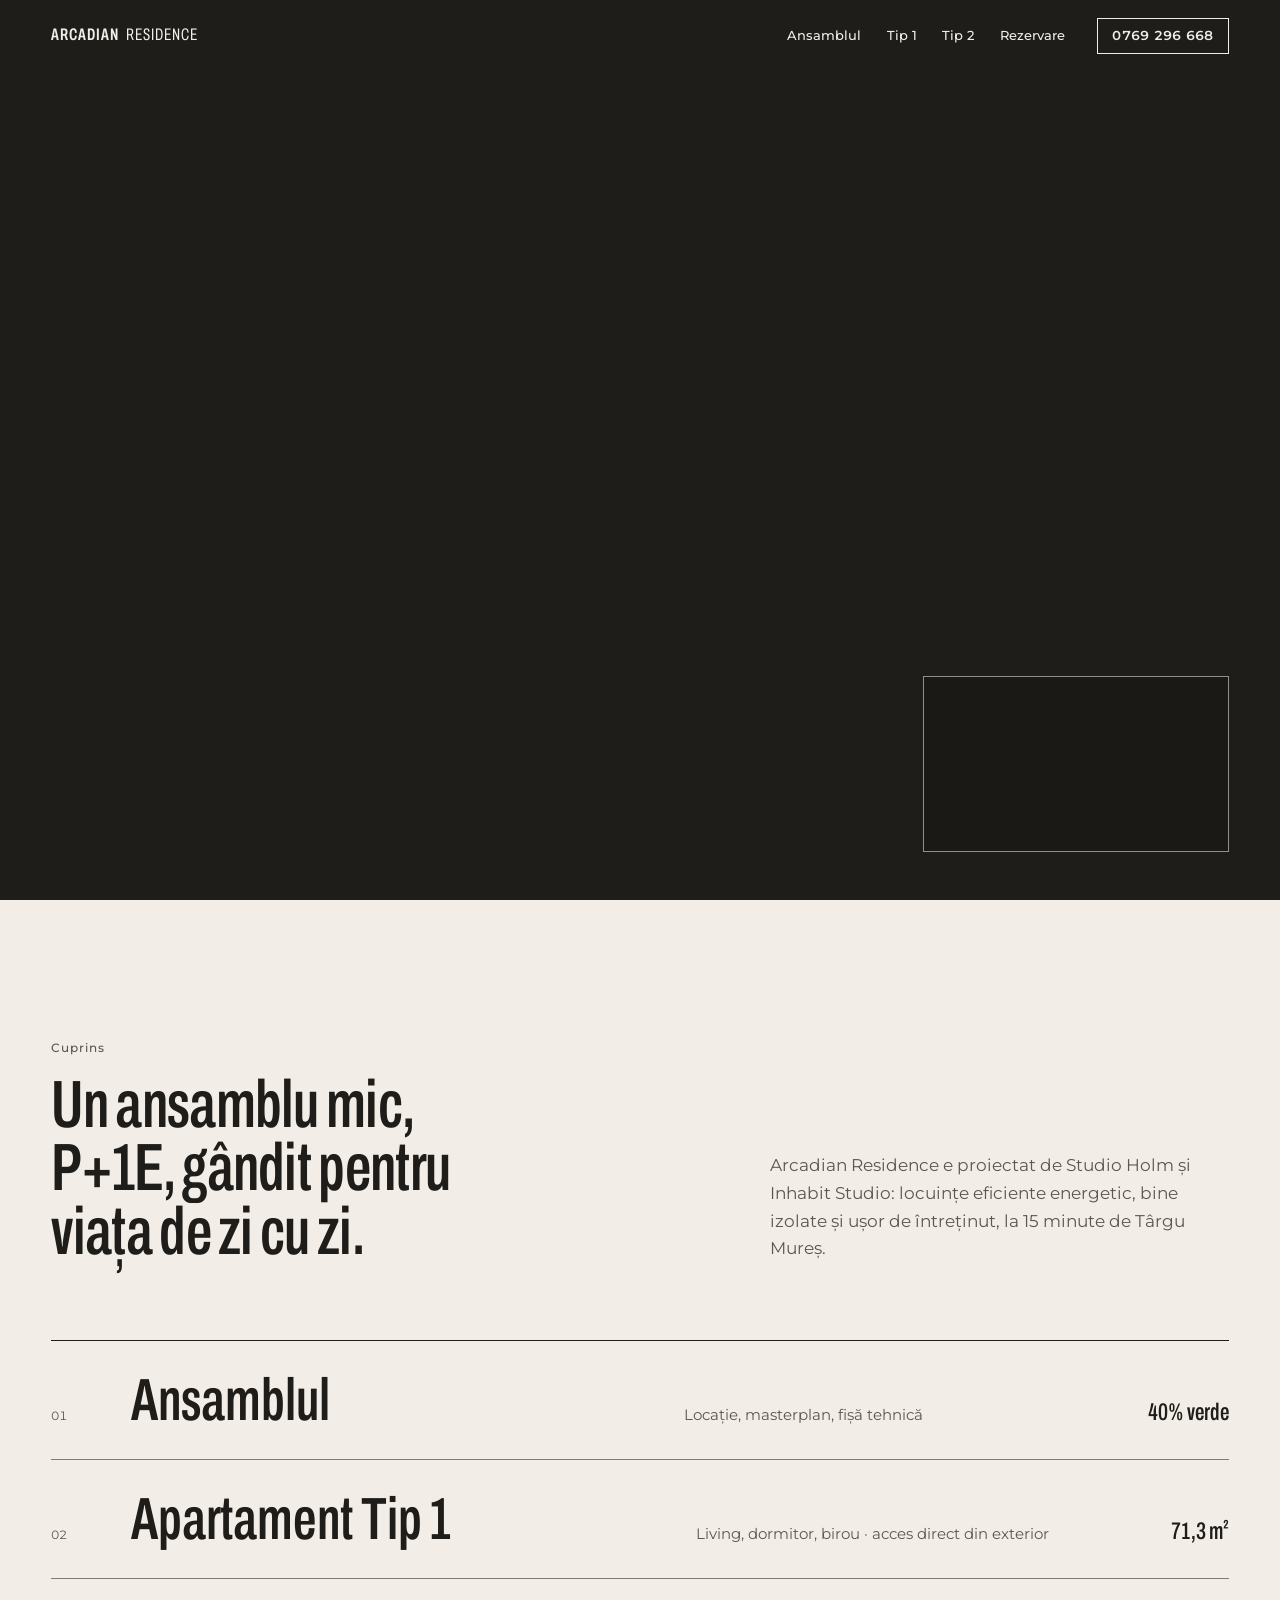
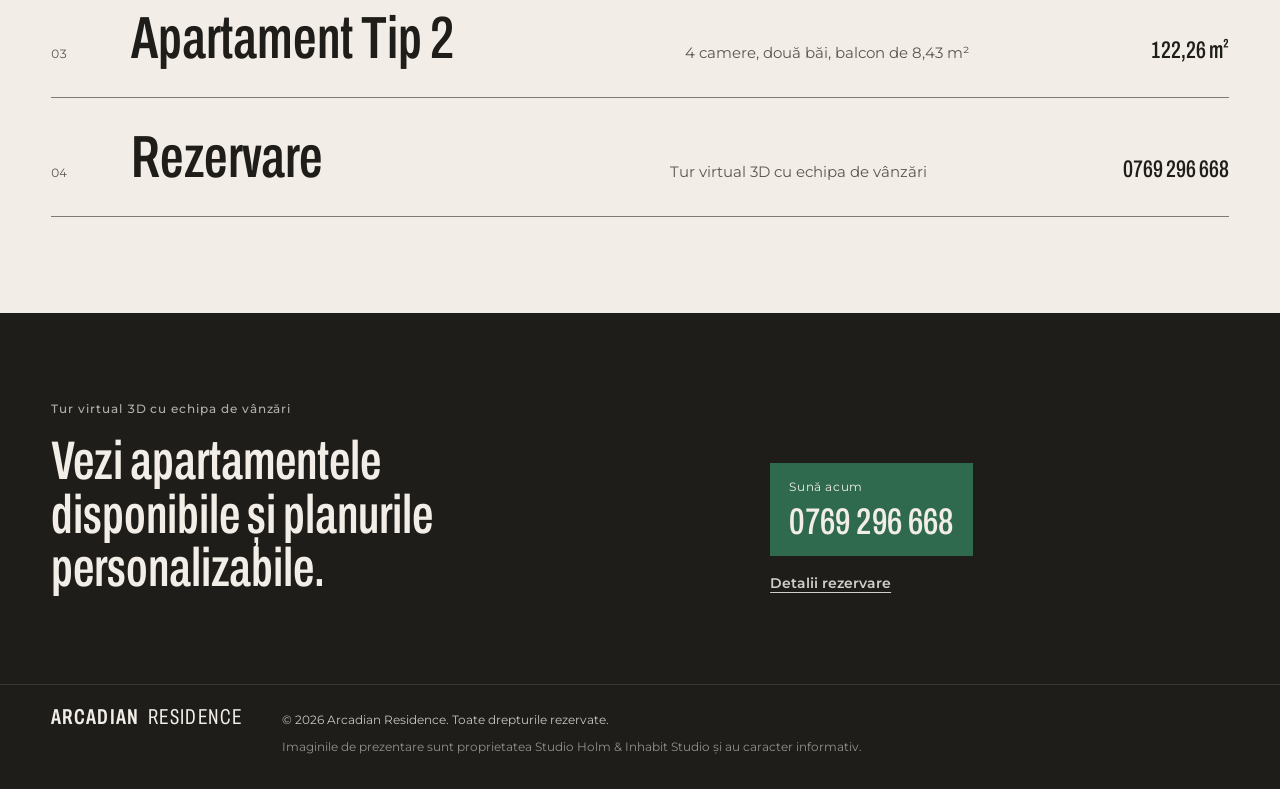
==== commit 3b6ca9fe: "Site pe mai multe pagini, loader și tranziții între pagini - build.py asamblează 5 pagini din src/: " ====
--- a/index.html
+++ b/index.html
@@ -10,25 +10,62 @@
 <link rel="preload" href="assets/fonts/archivo-latin-standard-normal.woff2" as="font" type="font/woff2" crossorigin>
 <link rel="preload" href="assets/fonts/montserrat-latin-wght-normal.woff2" as="font" type="font/woff2" crossorigin>
 <link rel="preload" href="assets/img/ext-fatada-1800.webp" as="image" type="image/webp">
-<script>if(!matchMedia("(prefers-reduced-motion: reduce)").matches)document.documentElement.classList.add("js-motion")</script>
+<script>
+/* Starea de pornire, înainte de primul paint: animațiile doar fără „reduce motion”;
+   cortina rămâne închisă când venim dintr-o tranziție; loaderul doar la prima vizită. */
+(function () {
+  var d = document.documentElement;
+  if (matchMedia('(prefers-reduced-motion: reduce)').matches) return;
+  d.classList.add('js-motion');
+  try {
+    if (sessionStorage.getItem('arc-nav')) d.classList.add('is-arriving');
+    else if (!sessionStorage.getItem('arc-seen')) d.classList.add('is-loading');
+  } catch (e) {}
+})();
+</script>
 <link rel="stylesheet" href="assets/vendor/lenis.css">
 <link rel="stylesheet" href="assets/css/site.css">
 </head>
-<body>
+<body data-page="home" data-bar="dark">
+<div class="loader" id="loader" role="status" aria-label="Se încarcă">
+  <svg class="loader__draw" viewBox="0 0 640 250" aria-hidden="true">
+    <path class="ld ld--ground" d="M10 216 H630" />
+    <path class="ld ld--body" d="M52 216 V128 L188 74 V112 H298 V100 H468 V112 H588 V216" />
+    <path class="ld ld--floor" d="M52 158 H588" />
+    <g class="ld-seams"></g>
+    <path class="ld ld--win" d="M86 176 h26 v40 h-26z M150 176 h26 v40 h-26z M238 176 h44 v40 h-44z M336 176 h44 v40 h-44z M426 176 h26 v40 h-26z M500 176 h44 v40 h-44z" />
+    <path class="ld ld--win" d="M104 124 h22 v26 h-22z M232 122 h52 v28 h-52z M332 116 h52 v34 h-52z M404 116 h52 v34 h-52z M508 122 h26 v28 h-26z" />
+  </svg>
+  <p class="loader__sheet">A.00 — Arcadian Residence</p>
+  <p class="loader__status"><span id="loader-pct">0</span>% din randări încărcate</p>
+  <p class="loader__place">Ceuașu de Câmpie · Mureș</p>
+</div>
+
+<div class="curtain" aria-hidden="true"><div class="curtain__strips"></div><p class="curtain__label"></p></div>
 
 <header class="bar" id="bar">
-  <a class="bar__mark" href="#top" aria-label="Arcadian Residence, începutul paginii">Arcadian<span>Residence</span></a>
-  <nav class="bar__nav" aria-label="Secțiuni">
-    <a href="#locatie">Locație</a>
-    <a href="#proiect">Proiect</a>
-    <a href="#apartamente">Apartamente</a>
-    <a href="#exterior">Exterior</a>
+  <a class="bar__mark" href="index.html" data-label="Arcadian Residence" aria-label="Arcadian Residence, prima pagină">Arcadian<span>Residence</span></a>
+  <nav class="bar__nav" aria-label="Pagini">
+        <a href="ansamblu.html" data-label="Ansamblul">Ansamblul</a>
+        <a href="tip-1.html" data-label="Tip 1 · 71,3 m²">Tip 1</a>
+        <a href="tip-2.html" data-label="Tip 2 · 122,26 m²">Tip 2</a>
+        <a href="contact.html" data-label="Rezervare">Rezervare</a>
   </nav>
   <a class="bar__tel" href="tel:+40769296668">0769 296 668</a>
+  <button class="bar__menu" type="button" aria-expanded="false" aria-controls="menu">Meniu</button>
 </header>
 
+<div class="menu" id="menu" hidden>
+  <ol class="menu__list">
+        <li><a href="ansamblu.html" data-label="Ansamblul"><span>01</span>Ansamblul</a></li>
+        <li><a href="tip-1.html" data-label="Tip 1 · 71,3 m²"><span>02</span>Tip 1 · 71,3 m²</a></li>
+        <li><a href="tip-2.html" data-label="Tip 2 · 122,26 m²"><span>03</span>Tip 2 · 122,26 m²</a></li>
+        <li><a href="contact.html" data-label="Rezervare"><span>04</span>Rezervare</a></li>
+  </ol>
+  <a class="menu__tel" href="tel:+40769296668"><span>Vânzări</span>0769 296 668</a>
+</div>
+
 <main id="top">
-
   <!-- 00 · Copertă -->
   <section class="hero" aria-label="Arcadian Residence">
     <figure class="hero__img">
@@ -48,150 +85,53 @@
     </dl>
   </section>
 
-  <!-- A.01 · Locație -->
-  <section class="sec loc" id="locatie">
-    <div class="loc__grid">
-      <div class="loc__copy">
-        <header class="sec__head">
-          <p class="sheet">A.01 — Locație</p>
-          <h2>Naveta zilnică devine o formalitate, nu un compromis.</h2>
-        </header>
-        <p>Arcadian Residence se află în Ceuașu de Câmpie, într-un cadru liniștit, ferit de forfota urbană, dar suficient de aproape de Târgu Mureș cât să nu renunți la locul de muncă, la școli sau la servicii.</p>
-        <p>O zonă rezidențială nouă, cu un singur nivel peste parter, cu grădini la parter și parcare dedicată pentru fiecare locuință.</p>
-      </div>
-
-      <figure class="cota" aria-label="Distanța Ceuașu de Câmpie – Târgu Mureș: 15 minute cu mașina">
-        <svg viewBox="0 0 600 420" role="img" aria-hidden="true">
-          <path class="cota__river" d="M470 0 C 450 80, 500 140, 440 200 S 380 330, 420 420" />
-          <path class="cota__road" d="M120 70 C 150 150, 170 200, 250 250 S 390 320, 430 350" />
-          <g class="cota__dim">
-            <line class="cota__ext" x1="108" y1="82" x2="68" y2="122" />
-            <line class="cota__ext" x1="418" y1="362" x2="378" y2="402" />
-            <line class="cota__line" x1="78" y1="112" x2="388" y2="392" />
-            <line class="cota__tick" x1="70" y1="120" x2="86" y2="104" />
-            <line class="cota__tick" x1="380" y1="400" x2="396" y2="384" />
-          </g>
-          <circle class="cota__pin cota__pin--here" cx="120" cy="70" r="9" />
-          <circle class="cota__pin" cx="430" cy="350" r="6" />
-        </svg>
-        <span class="cota__label cota__label--a">Ceuașu de Câmpie<em>Arcadian Residence</em></span>
-        <span class="cota__label cota__label--b">Târgu Mureș</span>
-        <span class="cota__value">15 min</span>
-        <figcaption>Schemă, fără scară. Timp de parcurs cu mașina, conform broșurii de prezentare.</figcaption>
-      </figure>
+  <!-- Cuprins, ca în broșură -->
+  <section class="sec toc" aria-labelledby="toc-title">
+    <div class="toc__head">
+      <p class="sheet">Cuprins</p>
+      <h2 id="toc-title">Un ansamblu mic, P+1E, gândit pentru viața de zi cu zi.</h2>
+      <p class="sec__intro">Arcadian Residence e proiectat de Studio Holm și Inhabit Studio: locuințe eficiente energetic, bine izolate și ușor de întreținut, la 15 minute de Târgu Mureș.</p>
     </div>
-
-    <figure class="axo">
-      <img src="assets/img/ansamblu-axo-1800.webp" srcset="assets/img/ansamblu-axo-900.webp 900w, assets/img/ansamblu-axo-1800.webp 1800w" sizes="(min-width: 1100px) 88vw, 100vw" width="2033" height="896" loading="lazy" alt="Axonometrie a ansamblului: șir de locuințe P+1E cu acoperișuri în pantă, parcare în față și arbori pe latura de grădină">
-      <figcaption><span>Axonometrie ansamblu</span> Locuințe înșiruite P+1E · parcare dedicată pe latura de acces · grădini și vegetație matură pe latura opusă</figcaption>
-    </figure>
+    <ol class="toc__list">
+      <li><a class="toc__row" href="ansamblu.html" data-label="Ansamblul" data-img="assets/img/ext-alee-900.webp">
+        <span class="toc__num">01</span><span class="toc__title">Ansamblul</span>
+        <span class="toc__fact">Locație, masterplan, fișă tehnică</span><span class="toc__stat">40% verde</span>
+        <img class="toc__thumb" src="assets/img/ext-alee-900.webp" alt="" loading="lazy" width="900" height="515">
+      </a></li>
+      <li><a class="toc__row" href="tip-1.html" data-label="Tip 1 · 71,3 m²" data-img="assets/img/t1-living-900.webp">
+        <span class="toc__num">02</span><span class="toc__title">Apartament Tip 1</span>
+        <span class="toc__fact">Living, dormitor, birou · acces direct din exterior</span><span class="toc__stat">71,3 m²</span>
+        <img class="toc__thumb" src="assets/img/t1-living-900.webp" alt="" loading="lazy" width="900" height="516">
+      </a></li>
+      <li><a class="toc__row" href="tip-2.html" data-label="Tip 2 · 122,26 m²" data-img="assets/img/t2-living-900.webp">
+        <span class="toc__num">03</span><span class="toc__title">Apartament Tip 2</span>
+        <span class="toc__fact">4 camere, două băi, balcon de 8,43 m²</span><span class="toc__stat">122,26 m²</span>
+        <img class="toc__thumb" src="assets/img/t2-living-900.webp" alt="" loading="lazy" width="900" height="526">
+      </a></li>
+      <li><a class="toc__row" href="contact.html" data-label="Rezervare" data-img="assets/img/ext-calcan-900.webp">
+        <span class="toc__num">04</span><span class="toc__title">Rezervare</span>
+        <span class="toc__fact">Tur virtual 3D cu echipa de vânzări</span><span class="toc__stat">0769 296 668</span>
+        <img class="toc__thumb" src="assets/img/ext-calcan-900.webp" alt="" loading="lazy" width="900" height="503">
+      </a></li>
+    </ol>
+    <figure class="toc__peek" aria-hidden="true"><img alt=""></figure>
   </section>
 
-  <!-- A.02 · Proiect -->
-  <section class="sec spec" id="proiect">
-    <header class="sec__head sec__head--split">
-      <p class="sheet">A.02 — Fișă tehnică</p>
-      <h2>Un confort care se simte, nu doar se promite.</h2>
-      <p class="sec__intro">Fiecare decizie tehnică pornește de aici: case eficiente energetic, bine izolate și ușor de întreținut, cu finisaje și instalații gândite pentru viața de zi cu zi.</p>
-    </header>
-
-    <div class="spec__grid">
-      <figure class="spec__img">
-        <img src="assets/img/ext-alee-1800.webp" srcset="assets/img/ext-alee-900.webp 900w, assets/img/ext-alee-1800.webp 1800w" sizes="(min-width: 1000px) 45vw, 100vw" width="1718" height="984" loading="lazy" alt="Aleea pietonală dintre locuințe, cu bănci din lemn, stâlpi de iluminat joși și arbori aliniați">
-        <figcaption>Aleea pietonală, latura de grădină</figcaption>
-      </figure>
-
-      <table class="spec__table">
-        <caption class="visually-hidden">Specificații tehnice Arcadian Residence</caption>
-        <tbody>
-          <tr><th scope="row">Eficiență energetică</th><td><ul><li>Standard nZEB de performanță energetică</li><li>Tâmplărie cu trei straturi de geam (tripan)</li><li>Izolație termică superioară</li></ul></td></tr>
-          <tr><th scope="row">Confort &amp; utilități</th><td><ul><li>Încălzire în pardoseală</li><li>Pre-echipare pentru panouri fotovoltaice</li><li>Contorizare individuală pe fiecare unitate</li></ul></td></tr>
-          <tr><th scope="row">Sistem constructiv</th><td><ul><li>Structură din beton și cărămidă</li><li>Învelitoare din tablă fălțuită</li></ul></td></tr>
-          <tr><th scope="row">Fațadă &amp; exterior</th><td><ul><li>Grădini private pentru locuințele de la parter</li><li>Locuri de parcare dedicate</li><li>Iluminat ambiental LED</li><li>Storuri integrate în fațadă la camerele orientate spre sud: protecție solară fără elemente montate vizibil</li></ul></td></tr>
-          <tr><th scope="row">Spații comune</th><td><ul><li>Alei pietonale și spații de relaxare amenajate</li><li>Vegetație matură integrată în masterplan</li><li>Mobilier urban în zonele comune</li></ul></td></tr>
-        </tbody>
-      </table>
+</main>
+<aside class="cta" aria-label="Rezervare">
+  <div class="cta__in">
+    <p class="sheet">Tur virtual 3D cu echipa de vânzări</p>
+    <p class="cta__title">Vezi apartamentele disponibile și planurile personalizabile.</p>
+    <div class="cta__actions">
+      <a class="call call--small" href="tel:+40769296668"><span class="call__label">Sună acum</span><span class="call__num">0769 296 668</span></a>
+      <a class="cta__link" href="contact.html" data-label="Rezervare">Detalii rezervare</a>
     </div>
-  </section>
-
-  <!-- A.03 · Apartamente -->
-  <section class="sec apt" id="apartamente">
-    <header class="sec__head apt__head">
-      <div>
-        <p class="sheet">A.03 — Apartamente</p>
-        <h2>Două tipuri. Planuri reale, suprafețe la zecimală.</h2>
-      </div>
-      <div class="apt__tabs" role="tablist" aria-label="Tip apartament">
-        <button role="tab" id="tab-t1" aria-controls="apt-panel" aria-selected="true" data-type="t1"><span>Tip 1</span><b>71,3 m²</b></button>
-        <button role="tab" id="tab-t2" aria-controls="apt-panel" aria-selected="false" data-type="t2" tabindex="-1"><span>Tip 2</span><b>122,26 m²</b></button>
-      </div>
-    </header>
-
-    <div class="apt__panel" id="apt-panel" role="tabpanel" aria-labelledby="tab-t1">
-      <figure class="plan" id="plan">
-        <div class="plan__stage" id="plan-stage">
-          <img id="plan-img" src="assets/img/plan-t1.webp" width="1028" height="1374" alt="Plan apartament tip 1">
-          <svg class="plan__zones" id="plan-zones" viewBox="0 0 100 100" preserveAspectRatio="none" aria-hidden="true"></svg>
-          <div class="plan__marks" id="plan-marks"></div>
-          <span class="plan__north" aria-hidden="true">intrare ▲</span>
-        </div>
-        <figcaption>Plan orientativ, preluat din broșura de prezentare. Zonele marcate sunt aproximative.</figcaption>
-      </figure>
-
-      <div class="apt__side">
-        <p class="apt__desc" id="apt-desc"></p>
-        <table class="rooms">
-          <caption class="visually-hidden">Suprafețe utile pe încăperi</caption>
-          <thead><tr><th scope="col">Nr.</th><th scope="col">Încăpere</th><th scope="col" class="num">m²</th></tr></thead>
-          <tbody id="rooms-body"></tbody>
-          <tfoot><tr><th scope="row" colspan="2">Total utilă</th><td class="num" id="rooms-total"></td></tr></tfoot>
-        </table>
-        <p class="apt__extra" id="apt-extra"></p>
-      </div>
-    </div>
-
-    <div class="interiors" id="interiors" aria-live="polite"></div>
-  </section>
-
-  <!-- A.04 · Exterior -->
-  <section class="sec ext" id="exterior">
-    <div class="ext__grid">
-      <figure class="ext__a">
-        <img src="assets/img/ext-alee-2-1800.webp" width="855" height="497" loading="lazy" alt="Perspectivă pe aleea dintre locuințe, cu balcoane la etaj și bănci din lemn">
-        <figcaption>Balcoanele de la etaj, peste grădinile de la parter</figcaption>
-      </figure>
-      <div class="ext__text">
-        <p class="sheet">A.04 — Exterior</p>
-        <h2>Parter alb, etaj în tablă fălțuită, grădina în față.</h2>
-        <p class="ext__note">Camerele orientate spre sud au storuri integrate în arhitectura fațadei. Protecția solară nu se vede din exterior, așa că liniile clădirii rămân curate.</p>
-      </div>
-    </div>
-  </section>
-
-  <!-- A.05 · Rezervare -->
-  <section class="contact" id="rezervare">
-    <figure class="contact__img">
-      <img src="assets/img/ext-calcan-1800.webp" srcset="assets/img/ext-calcan-900.webp 900w, assets/img/ext-calcan-1800.webp 1800w" sizes="100vw" width="1759" height="984" loading="lazy" alt="Capătul ansamblului la apus, cu acoperișul în pantă îmbrăcat în tablă antracit și ferestrele luminate">
-    </figure>
-    <div class="contact__body">
-      <p class="sheet">A.05 — Rezervare</p>
-      <h2>Rezervă-ți apartamentul.</h2>
-      <p>Echipa de vânzări te poartă printr-un tur virtual 3D al ansamblului: apartamentele disponibile, planurile personalizabile și răspunsuri directe la întrebările tale.</p>
-      <a class="call" href="tel:+40769296668">
-        <span class="call__label">Sună pentru turul virtual</span>
-        <span class="call__num">0769 296 668</span>
-      </a>
-      <dl class="credits">
-        <div><dt>Arhitectură &amp; design interior</dt><dd>Studio Holm · Inhabit Studio</dd></div>
-        <div><dt>Amplasament</dt><dd>Ceuașu de Câmpie, județul Mureș</dd></div>
-      </dl>
-    </div>
-  </section>
-</main>
+  </div>
+</aside>
 
 <footer class="foot">
   <div class="foot__in">
-    <a class="foot__mark" href="#top">Arcadian<span>Residence</span></a>
+    <a class="foot__mark" href="index.html" data-label="Arcadian Residence">Arcadian<span>Residence</span></a>
     <p class="foot__copy">© 2026 Arcadian Residence. Toate drepturile rezervate.</p>
     <p class="foot__credit">Imaginile de prezentare sunt proprietatea Studio Holm &amp; Inhabit Studio și au caracter informativ.</p>
   </div>
--- a/assets/css/site.css
+++ b/assets/css/site.css
@@ -83,12 +83,13 @@
   color: var(--tencuiala);
   transition: background-color .5s var(--ease), color .5s var(--ease), padding .5s var(--ease);
 }
+[data-bar="light"] .bar { color: var(--antracit); }
 .bar.is-solid { background: rgba(242, 238, 231, .94); color: var(--antracit); padding-block: .7rem; box-shadow: 0 1px 0 var(--linie); }
 .bar__mark { font: 600 1.05rem/1 var(--display); font-stretch: 62%; letter-spacing: .06em; text-transform: uppercase; text-decoration: none; display: flex; gap: .4em; }
 .bar__mark span { font-weight: 350; }
 .bar__nav { display: flex; gap: 1.6rem; margin-left: auto; font-size: .82rem; font-weight: 500; }
 .bar__nav a { text-decoration: none; padding-block: .3rem; background: linear-gradient(currentColor, currentColor) 0 100% / 0 1px no-repeat; transition: background-size .35s var(--ease); }
-.bar__nav a:hover, .bar__nav a:focus-visible { background-size: 100% 1px; }
+.bar__nav a:hover, .bar__nav a:focus-visible, .bar__nav a[aria-current="page"] { background-size: 100% 1px; }
 .bar__tel {
   font: 600 .82rem/1 var(--text); letter-spacing: .02em; text-decoration: none;
   padding: .65rem .9rem; border: 1px solid currentColor;
@@ -177,20 +178,9 @@
 
 /* A.03 apartamente */
 .apt__head { display: flex; justify-content: space-between; align-items: end; gap: 2rem; flex-wrap: wrap; }
-.apt__tabs { display: flex; border: 1px solid var(--antracit); }
-.apt__tabs button {
-  appearance: none; border: 0; background: transparent; color: var(--antracit); cursor: pointer;
-  padding: .8rem 1.3rem; text-align: left; font: inherit; display: grid; gap: .1rem; min-width: 9rem;
-  transition: background-color .35s var(--ease), color .35s var(--ease);
-}
-.apt__tabs button + button { border-left: 1px solid var(--antracit); }
-.apt__tabs button span { font-size: .72rem; letter-spacing: .06em; }
-.apt__tabs button b { font: 560 1.7rem/1 var(--display); font-stretch: 62%; font-variant-numeric: tabular-nums; }
-.apt__tabs button:hover { background: var(--terrazzo); }
-.apt__tabs button[aria-selected="true"] { background: var(--antracit); color: var(--tencuiala); }
 
 .apt__panel { display: grid; grid-template-columns: minmax(0, 7fr) minmax(0, 5fr); gap: clamp(2rem, 5vw, 5rem); align-items: start; }
-.plan__stage { position: relative; max-width: calc(80vh * var(--ar, 1)); margin-inline: auto; }
+.plan__stage { position: relative; background: var(--tencuiala); max-width: calc(80vh * var(--ar, 1)); margin-inline: auto; }
 .plan__stage img { width: 100%; mix-blend-mode: multiply; }
 .plan__zones { position: absolute; inset: 0; width: 100%; height: 100%; pointer-events: none; }
 .plan__zones rect { fill: var(--verde); opacity: 0; transition: opacity .3s var(--ease); }
@@ -295,14 +285,185 @@
   .spec__table th { display: block; width: auto; padding-bottom: .4rem; }
   .spec__table td { display: block; padding-top: 0; }
   .spec__table tr { display: block; }
-  .apt__tabs { width: 100%; }
-  .apt__tabs button { flex: 1; min-width: 0; }
   .mark { width: 1.5rem; height: 1.5rem; font-size: .66rem; }
   .cota__label { font-size: .72rem; }
   .cota__label em { font-size: .66rem; }
 }
 
+
+/* ---------- meniu (ecrane înguste) ---------- */
+.bar__menu {
+  display: none; appearance: none; background: none; border: 1px solid currentColor; color: inherit;
+  font: 600 .78rem/1 var(--text); letter-spacing: .04em; padding: .65rem .9rem; cursor: pointer;
+}
+.menu {
+  position: fixed; inset: 0; z-index: 19; background: var(--antracit); color: var(--tencuiala);
+  display: flex; flex-direction: column; justify-content: flex-end; gap: 2.5rem;
+  padding: 6rem var(--gut) 2.5rem;
+}
+.menu[hidden] { display: none; }
+.menu__list { list-style: none; margin: 0; padding: 0; border-top: 1px solid rgba(242,238,231,.25); }
+.menu__list li { border-bottom: 1px solid rgba(242,238,231,.25); overflow: hidden; }
+.menu__list a { display: flex; align-items: baseline; gap: 1rem; padding: .9rem 0; text-decoration: none; font: 560 clamp(2.2rem, 9vw, 3.6rem)/1 var(--display); font-stretch: 62%; }
+.menu__list a span { font: 500 .75rem/1 var(--text); color: rgba(242,238,231,.6); width: 1.6rem; }
+.menu__list a[aria-current="page"] { color: #8fc2a6; }
+.menu__tel { text-decoration: none; font: 560 2rem/1 var(--display); font-stretch: 62%; display: grid; gap: .3rem; }
+.menu__tel span { font: 500 .72rem/1 var(--text); color: rgba(242,238,231,.6); }
+.menu-open .bar { color: var(--tencuiala); background: transparent; box-shadow: none; }
+
+/* ---------- loader: silueta ansamblului se desenează cât se încarcă randările ---------- */
+.loader { display: none; }
+.is-loading .loader {
+  display: grid; position: fixed; inset: 0; z-index: 100; background: var(--antracit); color: var(--tencuiala);
+  grid-template: 1fr auto / 1fr 1fr; padding: clamp(1.25rem, 4vw, 3rem) var(--gut);
+  animation: arc-safety 0s 9s forwards; /* dacă JS nu pornește, loaderul dispare singur */
+}
+.loader__draw { grid-column: 1 / -1; align-self: center; justify-self: center; width: min(86vw, 760px); overflow: visible; }
+.ld, .ld-seams line { fill: none; stroke: var(--tencuiala); stroke-width: 1.2; vector-effect: non-scaling-stroke; }
+.ld--ground { stroke-width: 1.6; }
+.ld--win { stroke: #d9b98f; }
+.ld-seams line { stroke-width: .8; opacity: .55; }
+.loader__sheet, .loader__status, .loader__place { margin: 0; font: 500 .74rem/1.3 var(--text); letter-spacing: .08em; color: rgba(242,238,231,.7); }
+.loader__status { grid-column: 1 / -1; grid-row: 1; align-self: end; justify-self: center; margin-bottom: 2rem; font-variant-numeric: tabular-nums; }
+.loader__place { justify-self: end; }
+@keyframes arc-safety { to { visibility: hidden; } }
+
+/* ---------- cortina dintre pagini: aceleași panouri verticale ca pe fațadă ---------- */
+.curtain { position: fixed; inset: 0; z-index: 90; pointer-events: none; visibility: hidden; }
+.curtain__strips { position: absolute; inset: 0; display: grid; grid-template-columns: repeat(var(--n, 12), 1fr); }
+.curtain__strips i { background: var(--antracit); transform: scaleY(0); transform-origin: 50% 0; box-shadow: inset -1px 0 0 rgba(242,238,231,.07); }
+.curtain__label {
+  position: absolute; left: var(--gut); bottom: clamp(1.5rem, 5vw, 3.5rem); margin: 0; color: var(--tencuiala);
+  font: 560 clamp(2.6rem, 1rem + 7vw, 8rem)/.9 var(--display); font-stretch: 62%; opacity: 0;
+}
+.is-arriving .curtain { visibility: visible; background: var(--antracit); animation: arc-safety 0s 4s forwards; }
+.is-arriving .curtain__label { opacity: 1; }
+
+/* ---------- cuprins pe prima pagină ---------- */
+.toc { position: relative; }
+.toc__head { display: grid; grid-template-columns: minmax(0, 7fr) minmax(0, 5fr); column-gap: clamp(2rem, 6vw, 6rem); align-items: end; margin-bottom: clamp(3rem, 6vw, 5rem); }
+.toc__head .sheet { grid-column: 1 / -1; }
+.toc__head .sec__intro { margin: 0; }
+.toc__list { list-style: none; margin: 0; padding: 0; border-top: 1px solid var(--antracit); }
+.toc__list li { border-bottom: 1px solid var(--linie-tare); }
+.toc__row {
+  display: grid; grid-template-columns: 3.5rem minmax(0, 1.2fr) minmax(0, 1fr) auto; align-items: baseline; gap: 1.5rem;
+  padding: clamp(1.2rem, 2.4vw, 2rem) 0; text-decoration: none; position: relative;
+}
+.toc__num { font-size: .78rem; color: var(--grafit); font-variant-numeric: tabular-nums; }
+.toc__title { font: 560 clamp(2rem, 1rem + 3.4vw, 4.4rem)/.95 var(--display); font-stretch: 62%; transition: transform .5s var(--ease), color .3s var(--ease); }
+.toc__fact { color: var(--grafit); font-size: .92rem; }
+.toc__stat { font: 560 1.5rem/1 var(--display); font-stretch: 62%; font-variant-numeric: tabular-nums; }
+.toc__row:hover .toc__title, .toc__row:focus-visible .toc__title { transform: translateX(1.2rem); color: var(--verde); }
+.toc__thumb { display: none; }
+.toc__peek {
+  position: fixed; left: 0; top: 0; z-index: 5; width: clamp(220px, 22vw, 340px); aspect-ratio: 4 / 3; overflow: hidden;
+  pointer-events: none; opacity: 0; transform: translate(-50%, -50%);
+}
+.toc__peek img { width: 100%; height: 100%; object-fit: cover; }
+
+/* ---------- antet de pagină ---------- */
+.phead { padding: clamp(7rem, 12vw, 10rem) var(--gut) 0; max-width: calc(var(--max) + 2 * var(--gut)); margin: 0 auto;
+  display: grid; grid-template-columns: minmax(0, 7fr) minmax(0, 5fr); column-gap: clamp(2rem, 6vw, 6rem); align-items: end; }
+.phead__title { font-size: clamp(4.2rem, 1rem + 12vw, 12rem); font-weight: 600; text-transform: uppercase; line-height: .84; display: flex; align-items: baseline; flex-wrap: wrap; gap: 0 .25em; }
+.phead__m2 { font-size: .42em; font-weight: 450; letter-spacing: 0; text-transform: none; font-variant-numeric: tabular-nums; }
+.phead__m2 small { font-size: .55em; margin-left: .15em; }
+.phead__lede { margin: 0 0 .6rem; max-width: 40ch; font-size: 1.05em; }
+.phead__img { grid-column: 1 / -1; margin: clamp(2.5rem, 5vw, 4rem) calc(-1 * var(--gut)) 0; overflow: hidden; height: min(78vh, 56vw); }
+.phead__img img { width: 100%; height: 118%; object-fit: cover; }
+.phead--apt .phead__img img { object-position: 50% 60%; }
+.js-motion .phead__title, .js-motion .phead .sheet, .js-motion .phead__lede { opacity: 0; }
+
+/* ---------- axonometria fixată ---------- */
+.axopin { margin-top: clamp(5rem, 10vw, 9rem); }
+.axopin__stage { position: relative; height: 100vh; height: 100svh; overflow: hidden; display: grid; grid-template-rows: auto 1fr auto; padding: 5.5rem var(--gut) 2rem; }
+.axopin__head { display: flex; justify-content: space-between; align-items: baseline; gap: 1rem; flex-wrap: wrap; }
+.axopin__head .sheet { margin: 0; }
+.axopin__title { font-size: clamp(1.6rem, 1rem + 1.8vw, 2.6rem); }
+.axopin__frame { position: relative; overflow: hidden; background: var(--tencuiala); align-self: center; width: 100%; aspect-ratio: 2033 / 896; max-height: 100%; margin: 0 auto;
+  -webkit-mask-image: radial-gradient(ellipse 74% 80% at 52% 50%, #000 60%, transparent 100%);
+          mask-image: radial-gradient(ellipse 74% 80% at 52% 50%, #000 60%, transparent 100%); }
+.axopin__img { width: 100%; height: 100%; object-fit: cover; mix-blend-mode: multiply; transform-origin: 0 0; will-change: transform; }
+.axopin__notes { list-style: none; margin: 0; padding: 0; display: grid; grid-template-columns: repeat(4, minmax(0, 1fr)); gap: 1.5rem; border-top: 1px solid var(--linie-tare); padding-top: 1rem; }
+.axopin__note { font-size: .82rem; color: var(--grafit); transition: color .3s var(--ease); }
+.axopin__note b { display: block; font: 560 1.35rem/1 var(--display); font-stretch: 62%; color: var(--antracit); margin-bottom: .35rem; }
+.axopin__note.is-on { color: var(--antracit); }
+.axopin__note.is-on b { color: var(--verde); }
+
+/* ---------- apartament: comutare și tur ---------- */
+.apt__switch { font-size: .85rem; font-weight: 600; text-decoration: none; padding: .8rem 1.1rem; border: 1px solid var(--antracit); transition: background-color .3s var(--ease), color .3s var(--ease); }
+.apt__switch:hover { background: var(--antracit); color: var(--tencuiala); }
+.plan__stage img { transition: none; }
+
+.tour__grid { display: grid; grid-template-columns: minmax(0, 5fr) minmax(0, 7fr); gap: clamp(2rem, 5vw, 5rem); align-items: start; }
+.tour__map { position: sticky; top: 7rem; }
+.tour__stage { position: relative; background: var(--tencuiala); max-width: calc(62vh * var(--ar, 1)); }
+.tour__stage img { width: 100%; mix-blend-mode: multiply; }
+.tour__stage .plan__zones rect { transition: opacity .45s var(--ease); }
+.tour__where { margin: 1.2rem 0 0; font: 560 2rem/1 var(--display); font-stretch: 62%; min-height: 1em; }
+.tour__where small { display: block; font: 500 .75rem/1.4 var(--text); color: var(--grafit); margin-top: .4rem; }
+.tour__photos { display: grid; gap: clamp(3rem, 8vw, 7rem); }
+.tour__photo { margin: 0; }
+.tour__photo .tour__mask { overflow: hidden; }
+.tour__photo img { width: 100%; aspect-ratio: 4 / 3; object-fit: cover; }
+.tour__photo:nth-child(even) { width: 82%; justify-self: end; }
+.tour__photo figcaption { display: flex; justify-content: space-between; gap: 1rem; padding-top: .7rem; font-size: .8rem; color: var(--grafit); }
+.tour__photo figcaption b { color: var(--antracit); font-weight: 600; }
+
+/* ---------- planșa următoare ---------- */
+.next { max-width: calc(var(--max) + 2 * var(--gut)); margin: clamp(6rem, 12vw, 10rem) auto 0; padding: 0 var(--gut); }
+.next a { display: grid; grid-template-columns: 1fr auto; align-items: end; gap: .4rem 2rem; text-decoration: none; border-top: 1px solid var(--antracit); padding: 1.4rem 0 clamp(3rem, 6vw, 5rem); }
+.next .sheet { grid-column: 1 / -1; margin: 0; }
+.next__title { font: 600 clamp(3rem, 1rem + 8vw, 9rem)/.86 var(--display); font-stretch: 62%; text-transform: uppercase; transition: color .3s var(--ease), letter-spacing .6s var(--ease); }
+.next__meta { font: 560 1.6rem/1 var(--display); font-stretch: 62%; font-variant-numeric: tabular-nums; }
+.next a:hover .next__title { color: var(--verde); letter-spacing: .01em; }
+
+/* ---------- bandă de rezervare, la finalul fiecărei pagini ---------- */
+.cta { background: var(--antracit); color: var(--tencuiala); margin-top: clamp(4rem, 8vw, 6rem); }
+.next + .cta, main:has(.next:last-child) + .cta { margin-top: 0; }
+.cta__in { max-width: calc(var(--max) + 2 * var(--gut)); margin: 0 auto; padding: clamp(3.5rem, 7vw, 6rem) var(--gut); display: grid; grid-template-columns: minmax(0, 7fr) minmax(0, 5fr); column-gap: clamp(2rem, 6vw, 6rem); align-items: end; }
+.cta .sheet { grid-column: 1 / -1; color: rgba(242,238,231,.7); }
+.cta__title { margin: 0; font: 560 clamp(2rem, 1rem + 3vw, 3.8rem)/.98 var(--display); font-stretch: 62%; max-width: 20ch; }
+.cta__actions { display: grid; gap: 1rem; justify-items: start; }
+.call--small { padding: .9rem 1.2rem 1rem; }
+.call--small .call__num { font-size: clamp(1.6rem, 1.2rem + 1.4vw, 2.4rem); }
+.cta__link { font-size: .85rem; font-weight: 600; color: rgba(242,238,231,.85); text-underline-offset: .3em; }
+.cta__link:hover { color: var(--tencuiala); }
+
+/* ---------- contact ca pagină ---------- */
+.contact--page { margin-top: 0; }
+.contact--page .contact__img::before { height: 24%; background: linear-gradient(rgba(20,18,16,.5), rgba(20,18,16,0)); }
+.contact--page .contact__img img { max-height: none; height: 78vh; }
+.contact__title { font-size: clamp(3rem, 1.2rem + 7vw, 8rem); max-width: 11ch; }
+.credits a { text-decoration-color: rgba(242,238,231,.4); text-underline-offset: .25em; }
+
+@media (max-width: 900px) {
+  .bar__menu { display: inline-block; }
+  .bar__tel { margin-left: auto; }
+  .toc__head, .phead, .cta__in { grid-template-columns: 1fr; }
+  .toc__head .sec__intro, .phead__lede { margin-top: 1.4rem; }
+  .toc__row { grid-template-columns: 2.4rem 1fr auto; gap: .3rem 1rem; }
+  .toc__fact { grid-column: 2 / -1; grid-row: 2; }
+  .toc__thumb { display: block; grid-column: 2 / -1; width: 100%; aspect-ratio: 16 / 9; object-fit: cover; margin-top: .8rem; }
+  .toc__peek { display: none; }
+  .tour__grid { grid-template-columns: 1fr; }
+  .tour__map { top: 4.2rem; z-index: 2; background: var(--tencuiala); padding: .6rem 0; display: grid; grid-template-columns: 7.5rem 1fr; gap: 1rem; align-items: center; box-shadow: 0 1px 0 var(--linie); }
+  .tour__stage { max-width: none; }
+  .tour__where { margin: 0; font-size: 1.5rem; }
+  .tour__photo:nth-child(even) { width: 100%; }
+  .axopin__frame { aspect-ratio: 4 / 3; }
+  .axopin__notes { grid-template-columns: 1fr 1fr; gap: .8rem 1.2rem; }
+  .axopin__note b { font-size: 1.1rem; }
+  .cta__actions { margin-top: 2rem; }
+}
+@media (max-width: 560px) {
+  .bar__tel { display: none; }
+  .bar__menu { margin-left: auto; }
+  .toc__stat { font-size: 1.1rem; }
+  .axopin__note { font-size: .74rem; }
+}
+
 @media (prefers-reduced-motion: reduce) {
   *, *::before, *::after { transition-duration: .01ms !important; }
-  .seams { display: none; }
-}
+  .seams, .curtain, .loader, .toc__peek { display: none !important; }
+}
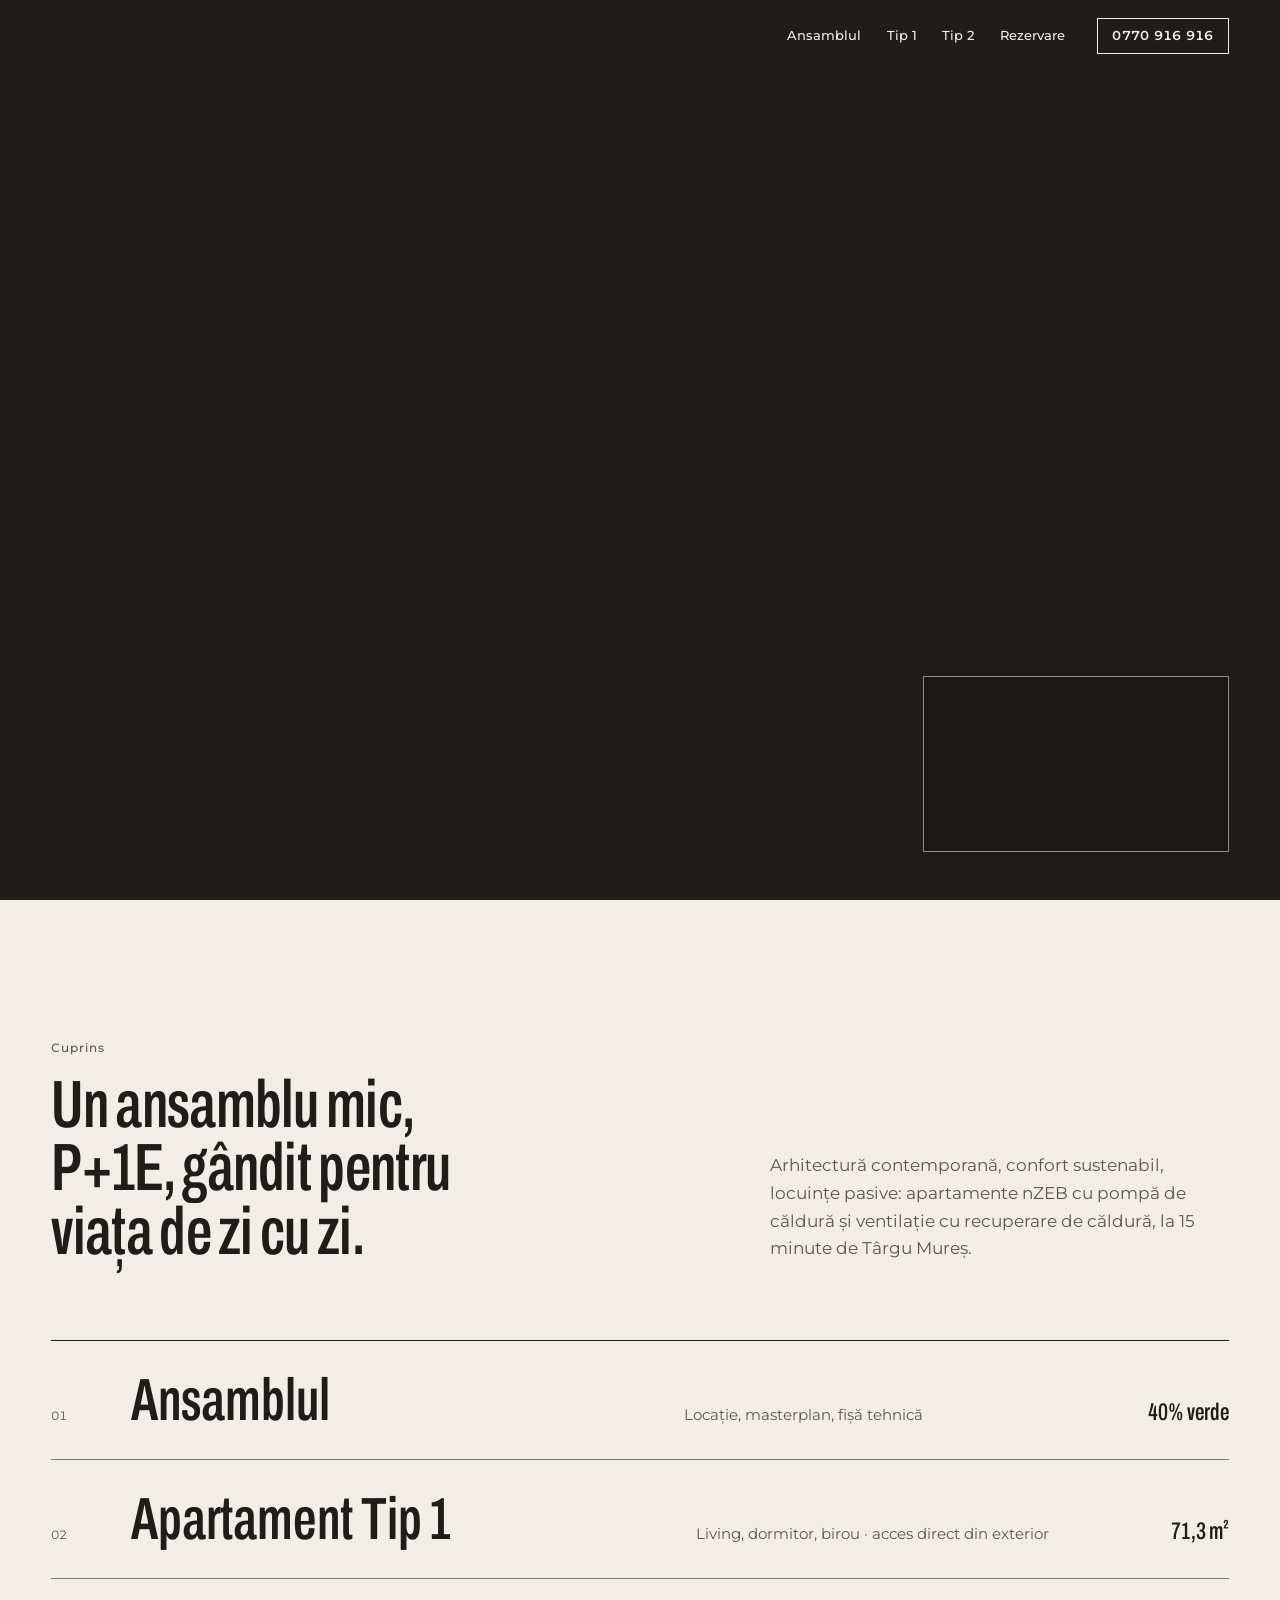
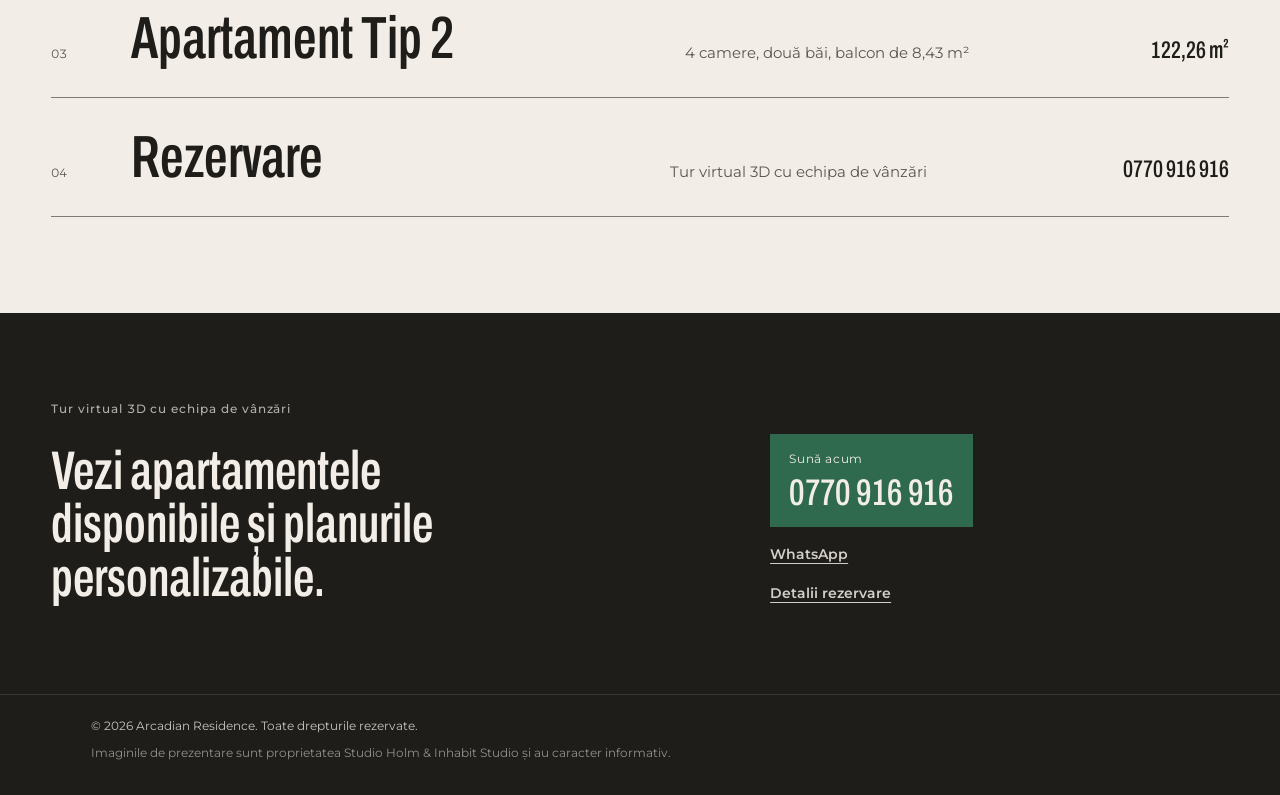
==== commit c9846177: "Date aliniate la broșură și flyer, vânzări la 0770 916 916 Co-Authored-By: Claude Opus 5.5 <noreply@" ====
--- a/index.html
+++ b/index.html
@@ -6,7 +6,20 @@
 <title>Arcadian Residence — apartamente nZEB în Ceuașu de Câmpie, Mureș</title>
 <meta name="description" content="Ansamblu rezidențial P+1E în Ceuașu de Câmpie, la 15 minute de Târgu Mureș. Apartamente de 71,3 m² și 122,26 m², standard nZEB, 40% spații verzi.">
 <meta name="theme-color" content="#1f1d1a">
-<link rel="icon" href="data:image/svg+xml,%3Csvg xmlns=%22http://www.w3.org/2000/svg%22 viewBox=%220 0 32 32%22%3E%3Crect width=%2232%22 height=%2232%22 fill=%22%231f1d1a%22/%3E%3Cpath d=%22M9 26 16 6l7 20M11.6 19h8.8%22 fill=%22none%22 stroke=%22%23f2eee7%22 stroke-width=%222.4%22/%3E%3C/svg%3E">
+<link rel="icon" href="assets/img/brand/favicon.svg" type="image/svg+xml">
+<link rel="apple-touch-icon" href="assets/img/brand/apple-touch-icon.png">
+<link rel="canonical" href="https://elod3.github.io/sitehuni-/">
+<meta property="og:type" content="website">
+<meta property="og:locale" content="ro_RO">
+<meta property="og:site_name" content="Arcadian Residence">
+<meta property="og:title" content="Arcadian Residence — apartamente nZEB în Ceuașu de Câmpie, Mureș">
+<meta property="og:description" content="Ansamblu rezidențial P+1E în Ceuașu de Câmpie, la 15 minute de Târgu Mureș. Apartamente de 71,3 m² și 122,26 m², standard nZEB, 40% spații verzi.">
+<meta property="og:url" content="https://elod3.github.io/sitehuni-/">
+<meta property="og:image" content="https://elod3.github.io/sitehuni-/assets/img/og.jpg">
+<meta property="og:image:width" content="1200">
+<meta property="og:image:height" content="630">
+<meta property="og:image:alt" content="Logoul Arcadian Residence lângă fațada ansamblului la apus">
+<meta name="twitter:card" content="summary_large_image">
 <link rel="preload" href="assets/fonts/archivo-latin-standard-normal.woff2" as="font" type="font/woff2" crossorigin>
 <link rel="preload" href="assets/fonts/montserrat-latin-wght-normal.woff2" as="font" type="font/woff2" crossorigin>
 <link rel="preload" href="assets/img/ext-fatada-1800.webp" as="image" type="image/webp">
@@ -28,30 +41,31 @@
 </head>
 <body data-page="home" data-bar="dark">
 <div class="loader" id="loader" role="status" aria-label="Se încarcă">
-  <svg class="loader__draw" viewBox="0 0 640 250" aria-hidden="true">
-    <path class="ld ld--ground" d="M10 216 H630" />
-    <path class="ld ld--body" d="M52 216 V128 L188 74 V112 H298 V100 H468 V112 H588 V216" />
-    <path class="ld ld--floor" d="M52 158 H588" />
-    <g class="ld-seams"></g>
-    <path class="ld ld--win" d="M86 176 h26 v40 h-26z M150 176 h26 v40 h-26z M238 176 h44 v40 h-44z M336 176 h44 v40 h-44z M426 176 h26 v40 h-26z M500 176 h44 v40 h-44z" />
-    <path class="ld ld--win" d="M104 124 h22 v26 h-22z M232 122 h52 v28 h-52z M332 116 h52 v34 h-52z M404 116 h52 v34 h-52z M508 122 h26 v28 h-26z" />
-  </svg>
-  <p class="loader__sheet">A.00 — Arcadian Residence</p>
-  <p class="loader__status"><span id="loader-pct">0</span>% din randări încărcate</p>
-  <p class="loader__place">Ceuașu de Câmpie · Mureș</p>
+  <div class="loader__seams" aria-hidden="true"></div>
+  <p class="loader__place">Ceuașu de Câmpie · Județul Mureș</p>
+  <div class="loader__frame" id="loader-frame">
+    <img src="assets/img/ext-calcan-900.webp" data-cap="Capătul ansamblului" alt="" width="900" height="503">
+    <img src="assets/img/t1-living-900.webp" data-cap="Living · Tip 1" alt="" width="900" height="516">
+    <img src="assets/img/t2-birou-900.webp" data-cap="Birou · Tip 2" alt="" width="900" height="572">
+    <img src="assets/img/ext-alee-900.webp" data-cap="Aleea dintre locuințe" alt="" width="900" height="470">
+    <img src="assets/img/t2-living-900.webp" data-cap="Living · Tip 2" alt="" width="900" height="533">
+    <img src="assets/img/ext-fatada-1800.webp" data-cap="Fațada spre grădini" alt="" width="1800" height="1005">
+  </div>
+  <p class="loader__mark"><svg viewBox="0 0 1165 598" role="img" aria-label="Arcadian Residence"><use href="assets/img/brand/logo-sprite.svg#lockup"/></svg></p>
+  <p class="loader__count"><span id="loader-cap">&nbsp;</span><b id="loader-idx">00 / 06</b></p>
 </div>
 
 <div class="curtain" aria-hidden="true"><div class="curtain__strips"></div><p class="curtain__label"></p></div>
 
 <header class="bar" id="bar">
-  <a class="bar__mark" href="index.html" data-label="Arcadian Residence" aria-label="Arcadian Residence, prima pagină">Arcadian<span>Residence</span></a>
+  <a class="bar__mark" href="index.html" data-label="Arcadian Residence" aria-label="Arcadian Residence, prima pagină"><svg viewBox="0 0 1145 244" aria-hidden="true"><use href="assets/img/brand/logo-sprite.svg#wordmark"/></svg></a>
   <nav class="bar__nav" aria-label="Pagini">
         <a href="ansamblu.html" data-label="Ansamblul">Ansamblul</a>
         <a href="tip-1.html" data-label="Tip 1 · 71,3 m²">Tip 1</a>
         <a href="tip-2.html" data-label="Tip 2 · 122,26 m²">Tip 2</a>
         <a href="contact.html" data-label="Rezervare">Rezervare</a>
   </nav>
-  <a class="bar__tel" href="tel:+40769296668">0769 296 668</a>
+  <a class="bar__tel" href="tel:+40770916916">0770 916 916</a>
   <button class="bar__menu" type="button" aria-expanded="false" aria-controls="menu">Meniu</button>
 </header>
 
@@ -62,14 +76,17 @@
         <li><a href="tip-2.html" data-label="Tip 2 · 122,26 m²"><span>03</span>Tip 2 · 122,26 m²</a></li>
         <li><a href="contact.html" data-label="Rezervare"><span>04</span>Rezervare</a></li>
   </ol>
-  <a class="menu__tel" href="tel:+40769296668"><span>Vânzări</span>0769 296 668</a>
+  <div class="menu__contact">
+    <a class="menu__tel" href="tel:+40770916916"><span>Vânzări</span>0770 916 916</a>
+    <a class="menu__wa" href="https://wa.me/40770916916" rel="noopener">Scrie pe WhatsApp</a>
+  </div>
 </div>
 
 <main id="top">
   <!-- 00 · Copertă -->
   <section class="hero" aria-label="Arcadian Residence">
     <figure class="hero__img">
-      <img src="assets/img/ext-fatada-1800.webp" srcset="assets/img/ext-fatada-900.webp 900w, assets/img/ext-fatada-1800.webp 1800w" sizes="100vw" width="1730" height="956" alt="Fațada ansamblului la apus: parter tencuit alb, etaj îmbrăcat în tablă fălțuită antracit, grădini private în față">
+      <img src="assets/img/ext-fatada-1800.webp" srcset="assets/img/ext-fatada-900.webp 900w, assets/img/ext-fatada-1800.webp 1800w, assets/img/ext-fatada-hd.webp 2048w" sizes="(max-aspect-ratio: 16/9) 179vh, 100vw" width="2048" height="1144" alt="Fațada ansamblului la apus: parter tencuit alb, etaj îmbrăcat în tablă fălțuită antracit, grădini private în față">
       <div class="seams" aria-hidden="true"></div>
     </figure>
     <div class="hero__text">
@@ -90,13 +107,13 @@
     <div class="toc__head">
       <p class="sheet">Cuprins</p>
       <h2 id="toc-title">Un ansamblu mic, P+1E, gândit pentru viața de zi cu zi.</h2>
-      <p class="sec__intro">Arcadian Residence e proiectat de Studio Holm și Inhabit Studio: locuințe eficiente energetic, bine izolate și ușor de întreținut, la 15 minute de Târgu Mureș.</p>
+      <p class="sec__intro">Arhitectură contemporană, confort sustenabil, locuințe pasive: apartamente nZEB cu pompă de căldură și ventilație cu recuperare de căldură, la 15 minute de Târgu Mureș.</p>
     </div>
     <ol class="toc__list">
       <li><a class="toc__row" href="ansamblu.html" data-label="Ansamblul" data-img="assets/img/ext-alee-900.webp">
         <span class="toc__num">01</span><span class="toc__title">Ansamblul</span>
         <span class="toc__fact">Locație, masterplan, fișă tehnică</span><span class="toc__stat">40% verde</span>
-        <img class="toc__thumb" src="assets/img/ext-alee-900.webp" alt="" loading="lazy" width="900" height="515">
+        <img class="toc__thumb" src="assets/img/ext-alee-900.webp" alt="" loading="lazy" width="900" height="470">
       </a></li>
       <li><a class="toc__row" href="tip-1.html" data-label="Tip 1 · 71,3 m²" data-img="assets/img/t1-living-900.webp">
         <span class="toc__num">02</span><span class="toc__title">Apartament Tip 1</span>
@@ -106,11 +123,11 @@
       <li><a class="toc__row" href="tip-2.html" data-label="Tip 2 · 122,26 m²" data-img="assets/img/t2-living-900.webp">
         <span class="toc__num">03</span><span class="toc__title">Apartament Tip 2</span>
         <span class="toc__fact">4 camere, două băi, balcon de 8,43 m²</span><span class="toc__stat">122,26 m²</span>
-        <img class="toc__thumb" src="assets/img/t2-living-900.webp" alt="" loading="lazy" width="900" height="526">
+        <img class="toc__thumb" src="assets/img/t2-living-900.webp" alt="" loading="lazy" width="900" height="533">
       </a></li>
       <li><a class="toc__row" href="contact.html" data-label="Rezervare" data-img="assets/img/ext-calcan-900.webp">
         <span class="toc__num">04</span><span class="toc__title">Rezervare</span>
-        <span class="toc__fact">Tur virtual 3D cu echipa de vânzări</span><span class="toc__stat">0769 296 668</span>
+        <span class="toc__fact">Tur virtual 3D cu echipa de vânzări</span><span class="toc__stat">0770 916 916</span>
         <img class="toc__thumb" src="assets/img/ext-calcan-900.webp" alt="" loading="lazy" width="900" height="503">
       </a></li>
     </ol>
@@ -123,7 +140,8 @@
     <p class="sheet">Tur virtual 3D cu echipa de vânzări</p>
     <p class="cta__title">Vezi apartamentele disponibile și planurile personalizabile.</p>
     <div class="cta__actions">
-      <a class="call call--small" href="tel:+40769296668"><span class="call__label">Sună acum</span><span class="call__num">0769 296 668</span></a>
+      <a class="call call--small" href="tel:+40770916916"><span class="call__label">Sună acum</span><span class="call__num">0770 916 916</span></a>
+      <a class="cta__link" href="https://wa.me/40770916916" rel="noopener">WhatsApp</a>
       <a class="cta__link" href="contact.html" data-label="Rezervare">Detalii rezervare</a>
     </div>
   </div>
@@ -131,7 +149,7 @@
 
 <footer class="foot">
   <div class="foot__in">
-    <a class="foot__mark" href="index.html" data-label="Arcadian Residence">Arcadian<span>Residence</span></a>
+    <a class="foot__mark" href="index.html" data-label="Arcadian Residence" aria-label="Arcadian Residence, prima pagină"><svg viewBox="0 0 1165 598" aria-hidden="true"><use href="assets/img/brand/logo-sprite.svg#lockup"/></svg></a>
     <p class="foot__copy">© 2026 Arcadian Residence. Toate drepturile rezervate.</p>
     <p class="foot__credit">Imaginile de prezentare sunt proprietatea Studio Holm &amp; Inhabit Studio și au caracter informativ.</p>
   </div>
--- a/assets/css/site.css
+++ b/assets/css/site.css
@@ -311,22 +311,34 @@
 .menu__tel span { font: 500 .72rem/1 var(--text); color: rgba(242,238,231,.6); }
 .menu-open .bar { color: var(--tencuiala); background: transparent; box-shadow: none; }
 
-/* ---------- loader: silueta ansamblului se desenează cât se încarcă randările ---------- */
+/* ---------- loader: fundalul e făcut din panourile verticale ale fațadei; randările apar pe
+   rând în ramă, apoi rama se strânge în linia din mijloc și panourile se deschid spre margini ---------- */
 .loader { display: none; }
 .is-loading .loader {
-  display: grid; position: fixed; inset: 0; z-index: 100; background: var(--antracit); color: var(--tencuiala);
-  grid-template: 1fr auto / 1fr 1fr; padding: clamp(1.25rem, 4vw, 3rem) var(--gut);
-  animation: arc-safety 0s 9s forwards; /* dacă JS nu pornește, loaderul dispare singur */
-}
-.loader__draw { grid-column: 1 / -1; align-self: center; justify-self: center; width: min(86vw, 760px); overflow: visible; }
-.ld, .ld-seams line { fill: none; stroke: var(--tencuiala); stroke-width: 1.2; vector-effect: non-scaling-stroke; }
-.ld--ground { stroke-width: 1.6; }
-.ld--win { stroke: #d9b98f; }
-.ld-seams line { stroke-width: .8; opacity: .55; }
-.loader__sheet, .loader__status, .loader__place { margin: 0; font: 500 .74rem/1.3 var(--text); letter-spacing: .08em; color: rgba(242,238,231,.7); }
-.loader__status { grid-column: 1 / -1; grid-row: 1; align-self: end; justify-self: center; margin-bottom: 2rem; font-variant-numeric: tabular-nums; }
-.loader__place { justify-self: end; }
+  display: block; position: fixed; inset: 0; z-index: 100; background: var(--antracit); color: var(--tencuiala);
+  animation: arc-safety 0s 10s forwards; /* dacă JS nu pornește, loaderul dispare singur */
+}
+.loader__seams { position: absolute; inset: 0; display: grid; grid-template-columns: repeat(var(--n, 12), 1fr); }
+.loader__seams i { background: var(--antracit); transform-origin: 50% 0; box-shadow: inset -1px 0 0 rgba(242,238,231,.09); }
+.loader__frame {
+  position: absolute; left: 50%; top: 50%; transform: translate(-50%, -50%);
+  width: min(52vw, 620px); height: calc(min(52vw, 620px) * 956 / 1730); overflow: hidden; background: var(--antracit-2);
+}
+.loader__frame img { position: absolute; inset: 0; width: 100%; height: 100%; object-fit: cover; object-position: 50% 62%; clip-path: inset(100% 0 0 0); }
+.loader__place, .loader__mark, .loader__count { position: absolute; margin: 0; }
+.loader__place { left: var(--gut); top: clamp(1.25rem, 3vw, 2rem); font: 500 .74rem/1.2 var(--text); letter-spacing: .08em; color: rgba(242,238,231,.7); }
+.loader__mark { left: var(--gut); bottom: clamp(1.25rem, 3vw, 2rem); font: 600 clamp(1.6rem, 1rem + 2vw, 2.6rem)/1 var(--display); font-stretch: 62%; letter-spacing: .05em; text-transform: uppercase; display: flex; gap: .35em; }
+.loader__mark span { font-weight: 350; }
+.loader__count { right: var(--gut); bottom: clamp(1.25rem, 3vw, 2rem); display: grid; justify-items: end; gap: .35rem; text-align: right; }
+.loader__count span { font: 500 .78rem/1.2 var(--text); color: rgba(242,238,231,.72); }
+.loader__count b { font: 560 clamp(1.6rem, 1rem + 2vw, 2.6rem)/1 var(--display); font-stretch: 62%; font-variant-numeric: tabular-nums; }
 @keyframes arc-safety { to { visibility: hidden; } }
+@media (max-width: 560px) {
+  .loader__frame { width: 78vw; height: calc(78vw * 956 / 1730); }
+  .loader__mark { bottom: 4.2rem; }
+  .loader__count { left: var(--gut); right: auto; justify-items: start; text-align: left; }
+  .loader__count { bottom: clamp(1.25rem, 3vw, 2rem); grid-auto-flow: column; align-items: baseline; gap: 1rem; }
+}
 
 /* ---------- cortina dintre pagini: aceleași panouri verticale ca pe fațadă ---------- */
 .curtain { position: fixed; inset: 0; z-index: 90; pointer-events: none; visibility: hidden; }
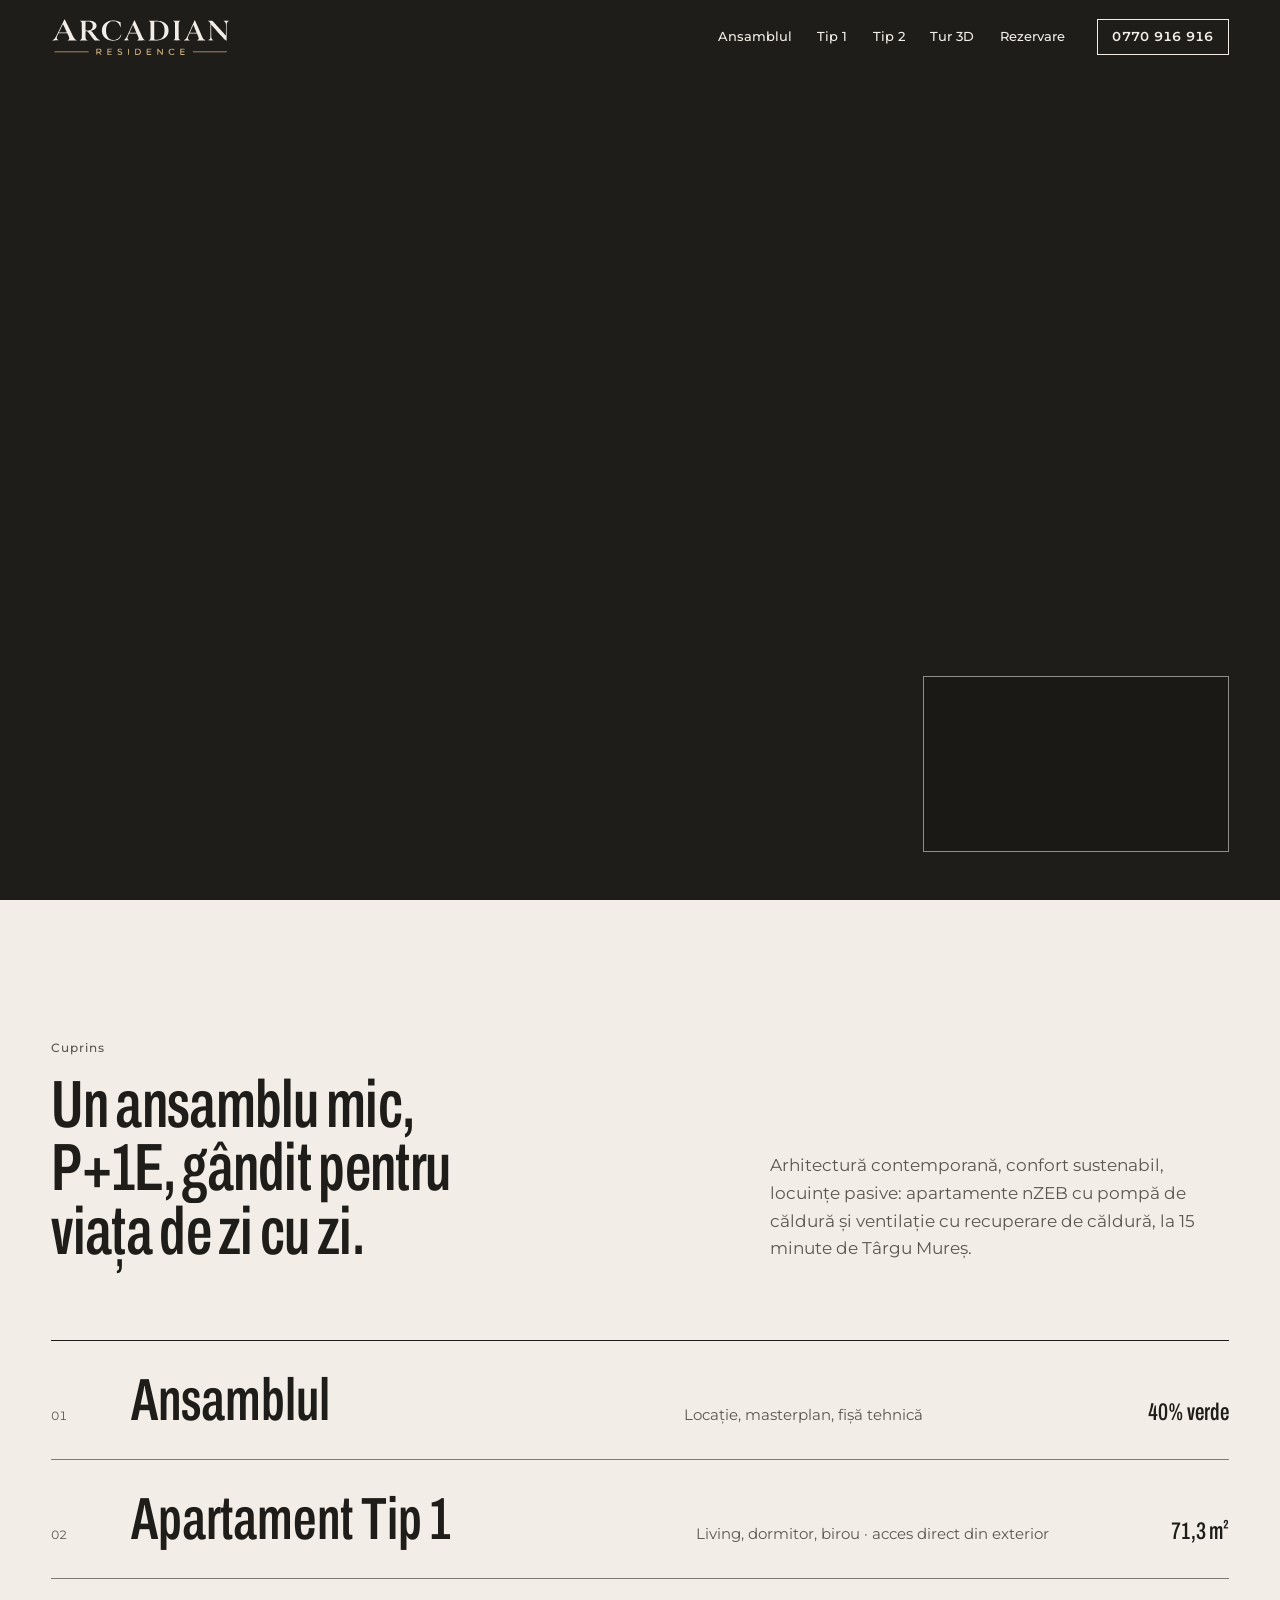
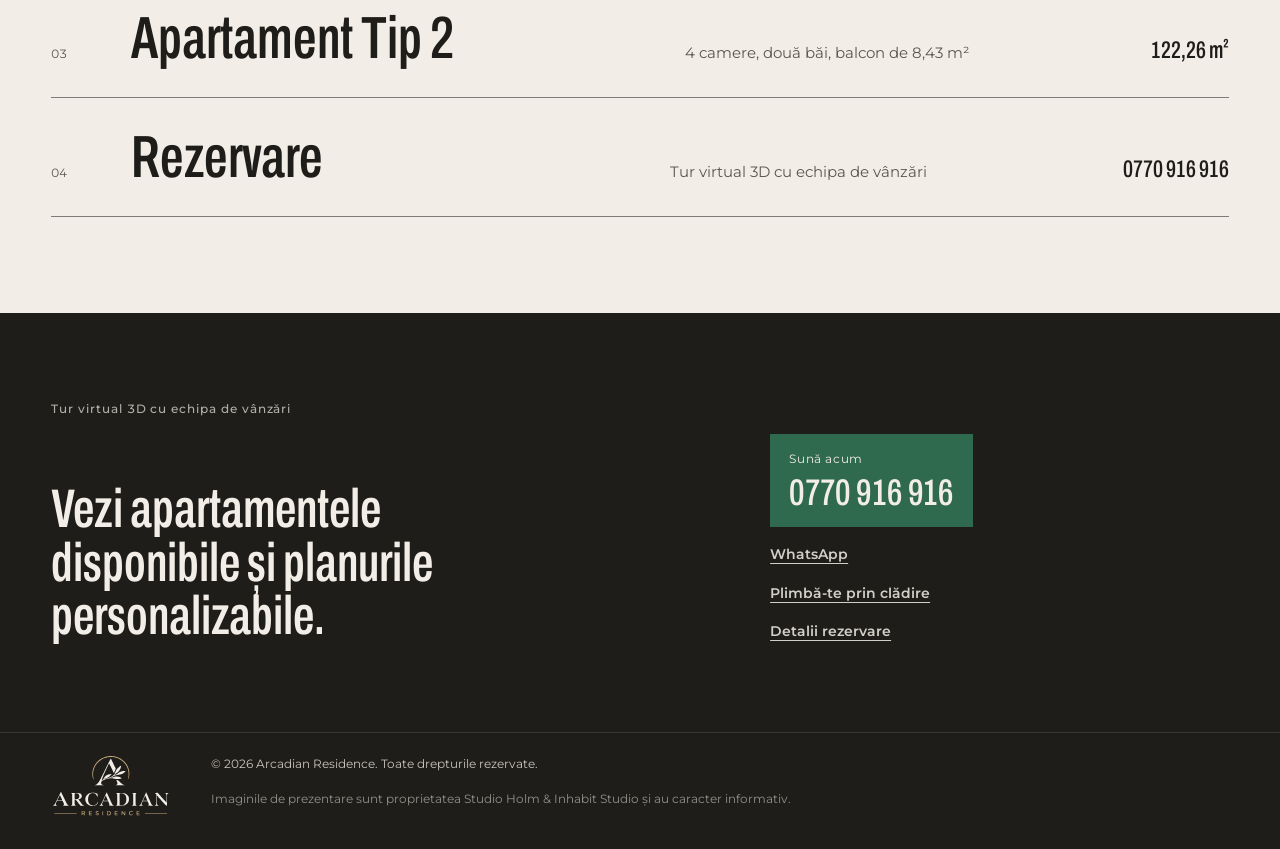
==== commit 046aaf49: "Tur 3D prin clădire: modelul IFC parcurs cu WASD, uși care se deschid, scară, plan cu poziția Co-Aut" ====
--- a/index.html
+++ b/index.html
@@ -63,6 +63,7 @@
         <a href="ansamblu.html" data-label="Ansamblul">Ansamblul</a>
         <a href="tip-1.html" data-label="Tip 1 · 71,3 m²">Tip 1</a>
         <a href="tip-2.html" data-label="Tip 2 · 122,26 m²">Tip 2</a>
+        <a href="tur.html" data-label="Tur 3D">Tur 3D</a>
         <a href="contact.html" data-label="Rezervare">Rezervare</a>
   </nav>
   <a class="bar__tel" href="tel:+40770916916">0770 916 916</a>
@@ -74,7 +75,8 @@
         <li><a href="ansamblu.html" data-label="Ansamblul"><span>01</span>Ansamblul</a></li>
         <li><a href="tip-1.html" data-label="Tip 1 · 71,3 m²"><span>02</span>Tip 1 · 71,3 m²</a></li>
         <li><a href="tip-2.html" data-label="Tip 2 · 122,26 m²"><span>03</span>Tip 2 · 122,26 m²</a></li>
-        <li><a href="contact.html" data-label="Rezervare"><span>04</span>Rezervare</a></li>
+        <li><a href="tur.html" data-label="Tur 3D"><span>04</span>Tur 3D</a></li>
+        <li><a href="contact.html" data-label="Rezervare"><span>05</span>Rezervare</a></li>
   </ol>
   <div class="menu__contact">
     <a class="menu__tel" href="tel:+40770916916"><span>Vânzări</span>0770 916 916</a>
@@ -142,6 +144,7 @@
     <div class="cta__actions">
       <a class="call call--small" href="tel:+40770916916"><span class="call__label">Sună acum</span><span class="call__num">0770 916 916</span></a>
       <a class="cta__link" href="https://wa.me/40770916916" rel="noopener">WhatsApp</a>
+      <a class="cta__link" href="tur.html" data-label="Tur 3D">Plimbă-te prin clădire</a>
       <a class="cta__link" href="contact.html" data-label="Rezervare">Detalii rezervare</a>
     </div>
   </div>
--- a/assets/css/site.css
+++ b/assets/css/site.css
@@ -36,7 +36,9 @@
   --antracit-2: #2b2925;
   --grafit: #5b564f;
   --stejar: #9c7048;
-  --verde: #2f6a4e;          /* verdele copertei */
+  --verde: #2f6a4e;          /* marcajul activ: camera selectată, butonul de apel */
+  --logo-verde: #283525;     /* culorile logoului, măsurate pe logoul din broșură */
+  --logo-auriu: #a2885c;
   --linie: rgba(31, 29, 26, .16);
   --linie-tare: rgba(31, 29, 26, .55);
 
@@ -85,8 +87,12 @@
 }
 [data-bar="light"] .bar { color: var(--antracit); }
 .bar.is-solid { background: rgba(242, 238, 231, .94); color: var(--antracit); padding-block: .7rem; box-shadow: 0 1px 0 var(--linie); }
-.bar__mark { font: 600 1.05rem/1 var(--display); font-stretch: 62%; letter-spacing: .06em; text-transform: uppercase; text-decoration: none; display: flex; gap: .4em; }
-.bar__mark span { font-weight: 350; }
+/* logoul vine din sprite (assets/img/brand); literele iau culoarea barei, linia și RESIDENCE rămân aurii */
+.bar__mark { display: block; flex: none; line-height: 0; --logo-ink: currentColor; --logo-gold: #c9ad7c; }
+.bar__mark svg { display: block; height: clamp(2.1rem, 1.6rem + 1vw, 2.6rem); width: auto; aspect-ratio: 1145 / 244; transition: height .5s var(--ease); }
+[data-bar="light"] .bar__mark, .bar.is-solid .bar__mark { --logo-ink: var(--logo-verde); --logo-gold: var(--logo-auriu); }
+.menu-open .bar .bar__mark { --logo-ink: currentColor; --logo-gold: #c9ad7c; }
+.bar.is-solid .bar__mark svg { height: 2.1rem; }
 .bar__nav { display: flex; gap: 1.6rem; margin-left: auto; font-size: .82rem; font-weight: 500; }
 .bar__nav a { text-decoration: none; padding-block: .3rem; background: linear-gradient(currentColor, currentColor) 0 100% / 0 1px no-repeat; transition: background-size .35s var(--ease); }
 .bar__nav a:hover, .bar__nav a:focus-visible, .bar__nav a[aria-current="page"] { background-size: 100% 1px; }
@@ -129,6 +135,29 @@
 .sec__head--split .sheet { grid-column: 1 / -1; }
 .sec__head--split h2 { max-width: 14ch; }
 .sec__head--split .sec__intro { margin: 0; }
+
+/* nZEB: secțiunea prin fațadă + ce face clădirea în fiecare anotimp */
+.nzeb__grid { display: grid; grid-template-columns: minmax(0, 5fr) minmax(0, 7fr); gap: clamp(2rem, 6vw, 6rem); align-items: start; }
+.nzeb__fig { margin: 0; }
+.nzeb__fig svg { display: block; width: 100%; height: auto; overflow: visible; }
+.nzeb__fig svg text { font: 500 13px var(--text); fill: var(--grafit); }
+.nzeb__ground, .nzeb__wall, .nzeb__trunk { fill: none; stroke: var(--antracit); stroke-width: 2; }
+.nzeb__wall { stroke-width: 6; }
+.nzeb__stor { fill: var(--antracit); }
+.nzeb__blind { stroke: var(--antracit); stroke-width: 2; stroke-dasharray: 3 3; }
+.nzeb__crown { fill: none; stroke: var(--verde); stroke-width: 1.5; stroke-dasharray: 2 4; }
+.nzeb__ray { stroke-width: 1.5; }
+.nzeb__ray--w { stroke: var(--stejar); }
+.nzeb__ray--s { stroke: var(--grafit); stroke-dasharray: 6 4; }
+.nzeb__fig figcaption { margin-top: .8rem; font-size: .78rem; color: var(--grafit); }
+.nzeb__list { margin: 0; border-top: 1px solid var(--linie-tare); }
+.nzeb__list div { display: grid; grid-template-columns: minmax(0, 2fr) minmax(0, 3fr); gap: .4rem 1.5rem; padding: 1.3rem 0 1.4rem; border-bottom: 1px solid var(--linie-tare); }
+.nzeb__list dt { font: 560 1.45rem/1.05 var(--display); font-stretch: 62%; }
+.nzeb__list dt span { display: block; margin-bottom: .45rem; font: 500 .74rem/1.2 var(--text); letter-spacing: .08em; color: var(--stejar); }
+.nzeb__list dd { margin: 0; color: var(--grafit); }
+.nzeb__result { grid-column: 2; margin: 1.6rem 0 0; max-width: 52ch; font-weight: 500; }
+@media (max-width: 900px) { .nzeb__grid { grid-template-columns: 1fr; } .nzeb__result { grid-column: 1; } }
+@media (max-width: 560px) { .nzeb__list div { grid-template-columns: 1fr; } }
 
 /* A.01 locație */
 .loc__grid { display: grid; grid-template-columns: minmax(0, 5fr) minmax(0, 7fr); gap: clamp(2rem, 6vw, 6rem); align-items: center; }
@@ -249,6 +278,9 @@
 .call:hover { background: #377a5a; }
 .call__label { font-size: .75rem; letter-spacing: .05em; }
 .call__num { font: 560 clamp(2rem, 1.4rem + 2.4vw, 3.2rem)/1 var(--display); font-stretch: 62%; font-variant-numeric: tabular-nums; letter-spacing: .01em; }
+.contact__body > p.contact__alt { margin: 1.1rem 0 0; font-size: .9rem; }
+.contact__alt a { color: var(--tencuiala); font-weight: 600; text-underline-offset: .3em; }
+.contact__alt a:hover { color: #8fc2a6; }
 .credits { grid-column: 2 !important; grid-row: 2 / span 4; align-self: end; margin: 0; border-top: 1px solid rgba(242,238,231,.35); }
 .credits div { padding: .9rem 0; border-bottom: 1px solid rgba(242,238,231,.2); }
 .credits dt { font-size: .7rem; letter-spacing: .05em; color: rgba(242,238,231,.65); }
@@ -256,8 +288,8 @@
 
 .foot { background: var(--antracit); color: rgba(242,238,231,.55); padding: 1.4rem var(--gut) 2rem; font-size: .72rem; border-top: 1px solid rgba(242,238,231,.12); }
 .foot__in { max-width: var(--max); margin: 0 auto; display: grid; grid-template-columns: auto 1fr; align-items: baseline; gap: .5rem 2.5rem; }
-.foot__mark { grid-row: span 2; color: var(--tencuiala); text-decoration: none; font: 600 1.35rem/1 var(--display); font-stretch: 62%; letter-spacing: .06em; text-transform: uppercase; display: flex; gap: .4em; }
-.foot__mark span { font-weight: 350; }
+.foot__mark { grid-row: span 2; align-self: center; line-height: 0; color: var(--tencuiala); --logo-ink: var(--tencuiala); --logo-gold: #c9ad7c; }
+.foot__mark svg { display: block; width: 7.5rem; height: auto; aspect-ratio: 1165 / 598; }
 .foot p { margin: 0; }
 .foot__copy { color: rgba(242,238,231,.8); }
 @media (max-width: 560px) { .foot__in { grid-template-columns: 1fr; } .foot__mark { grid-row: auto; margin-bottom: .6rem; } }
@@ -309,6 +341,8 @@
 .menu__list a[aria-current="page"] { color: #8fc2a6; }
 .menu__tel { text-decoration: none; font: 560 2rem/1 var(--display); font-stretch: 62%; display: grid; gap: .3rem; }
 .menu__tel span { font: 500 .72rem/1 var(--text); color: rgba(242,238,231,.6); }
+.menu__contact { display: flex; flex-wrap: wrap; align-items: end; justify-content: space-between; gap: 1rem 2rem; }
+.menu__wa { font: 600 .85rem/1 var(--text); color: rgba(242,238,231,.85); text-underline-offset: .3em; }
 .menu-open .bar { color: var(--tencuiala); background: transparent; box-shadow: none; }
 
 /* ---------- loader: fundalul e făcut din panourile verticale ale fațadei; randările apar pe
@@ -322,19 +356,19 @@
 .loader__seams i { background: var(--antracit); transform-origin: 50% 0; box-shadow: inset -1px 0 0 rgba(242,238,231,.09); }
 .loader__frame {
   position: absolute; left: 50%; top: 50%; transform: translate(-50%, -50%);
-  width: min(52vw, 620px); height: calc(min(52vw, 620px) * 956 / 1730); overflow: hidden; background: var(--antracit-2);
+  width: min(52vw, 620px); height: calc(min(52vw, 620px) * 1144 / 2048); overflow: hidden; background: var(--antracit-2);
 }
 .loader__frame img { position: absolute; inset: 0; width: 100%; height: 100%; object-fit: cover; object-position: 50% 62%; clip-path: inset(100% 0 0 0); }
 .loader__place, .loader__mark, .loader__count { position: absolute; margin: 0; }
 .loader__place { left: var(--gut); top: clamp(1.25rem, 3vw, 2rem); font: 500 .74rem/1.2 var(--text); letter-spacing: .08em; color: rgba(242,238,231,.7); }
-.loader__mark { left: var(--gut); bottom: clamp(1.25rem, 3vw, 2rem); font: 600 clamp(1.6rem, 1rem + 2vw, 2.6rem)/1 var(--display); font-stretch: 62%; letter-spacing: .05em; text-transform: uppercase; display: flex; gap: .35em; }
-.loader__mark span { font-weight: 350; }
+.loader__mark { left: var(--gut); bottom: clamp(1.25rem, 3vw, 2rem); line-height: 0; --logo-ink: var(--tencuiala); --logo-gold: #c9ad7c; }
+.loader__mark svg { display: block; width: clamp(7.5rem, 5rem + 7vw, 11.5rem); height: auto; aspect-ratio: 1165 / 598; }
 .loader__count { right: var(--gut); bottom: clamp(1.25rem, 3vw, 2rem); display: grid; justify-items: end; gap: .35rem; text-align: right; }
 .loader__count span { font: 500 .78rem/1.2 var(--text); color: rgba(242,238,231,.72); }
 .loader__count b { font: 560 clamp(1.6rem, 1rem + 2vw, 2.6rem)/1 var(--display); font-stretch: 62%; font-variant-numeric: tabular-nums; }
 @keyframes arc-safety { to { visibility: hidden; } }
 @media (max-width: 560px) {
-  .loader__frame { width: 78vw; height: calc(78vw * 956 / 1730); }
+  .loader__frame { width: 78vw; height: calc(78vw * 1144 / 2048); }
   .loader__mark { bottom: 4.2rem; }
   .loader__count { left: var(--gut); right: auto; justify-items: start; text-align: left; }
   .loader__count { bottom: clamp(1.25rem, 3vw, 2rem); grid-auto-flow: column; align-items: baseline; gap: 1rem; }
@@ -479,3 +513,98 @@
   *, *::before, *::after { transition-duration: .01ms !important; }
   .seams, .curtain, .loader, .toc__peek { display: none !important; }
 }
+
+/* ---------- tur 3D ---------- */
+.tur [hidden] { display: none !important; }
+/* în tur, bara se dă la o parte cât timp mouse-ul e prins; Esc o aduce înapoi */
+[data-page="tur"] .bar:not(.is-solid) { background: linear-gradient(rgba(31,29,26,.5), rgba(31,29,26,0)); }
+[data-page="tur"] .bar { transition: opacity .4s var(--ease), transform .4s var(--ease), background-color .3s, padding .3s; }
+.tur-playing .bar { opacity: 0; transform: translateY(-100%); pointer-events: none; }
+.tur { background: var(--antracit); color: var(--tencuiala); }
+.tur__stage {
+  position: relative; height: 100svh; min-height: 520px; overflow: hidden;
+  background: var(--antracit) url("../img/ext-fatada-1800.webp") center / cover no-repeat;
+  user-select: none; -webkit-user-select: none; touch-action: none;
+}
+.tur__stage canvas { position: absolute; inset: 0; width: 100%; height: 100%; display: block; opacity: 0; transition: opacity 1.2s var(--ease); }
+.tur__stage.is-ready canvas { opacity: 1; }
+.tur__stage.is-locked canvas { cursor: none; }
+
+.tur__intro {
+  position: absolute; inset: 0; display: flex; align-items: flex-end;
+  padding: clamp(5.5rem, 12vh, 8rem) var(--gut) var(--gut);
+  background: linear-gradient(90deg, rgba(31,29,26,.86) 0%, rgba(31,29,26,.6) 38%, rgba(31,29,26,0) 70%);
+}
+.tur__card { max-width: 30rem; }
+.tur__card .sheet { color: rgba(242,238,231,.68); }
+.tur__title { font-family: var(--display); font-stretch: 62%; font-weight: 560; line-height: .95; font-size: clamp(2.8rem, 1.6rem + 4.6vw, 5.6rem); margin: 0 0 1.1rem; }
+.tur__lead { margin: 0 0 1.6rem; color: rgba(242,238,231,.86); max-width: 34ch; }
+.tur__keys { display: grid; gap: .35rem; margin: 0 0 1.8rem; font-size: .86rem; }
+.tur__keys div { display: grid; grid-template-columns: 8.2rem 1fr; gap: 1rem; align-items: baseline; border-top: 1px solid rgba(242,238,231,.14); padding-top: .35rem; }
+.tur__keys dt { color: rgba(242,238,231,.6); }
+.tur__keys dd { margin: 0; }
+.tur__keys kbd {
+  display: inline-block; min-width: 1.5rem; padding: .05rem .3rem; margin-right: .2rem; text-align: center;
+  font: 600 .74rem/1.4 var(--text); color: var(--tencuiala); border: 1px solid rgba(242,238,231,.4); border-bottom-width: 2px; border-radius: 3px;
+}
+.tur__keys--touch, .is-touch .tur__keys--desk { display: none; }
+.is-touch .tur__keys--touch { display: grid; }
+
+/* încărcarea, desenată ca o linie de cotă */
+.tur__load { display: flex; align-items: center; gap: .9rem; margin-bottom: 1.2rem; font-size: .78rem; color: rgba(242,238,231,.7); font-variant-numeric: tabular-nums; }
+.tur__cota { position: relative; flex: 1; height: 9px; border-inline: 1px solid rgba(242,238,231,.55); }
+.tur__cota::before { content: ""; position: absolute; left: 0; right: 0; top: 4px; border-top: 1px solid rgba(242,238,231,.22); }
+.tur__cota span { position: absolute; left: 0; right: 0; top: 3px; height: 3px; background: var(--tencuiala); transform-origin: left; transform: scaleX(0); transition: transform .3s linear; }
+.is-ready .tur__load { display: none; }
+
+.tur__start {
+  font: 560 1.5rem/1 var(--display); font-stretch: 62%; letter-spacing: .01em;
+  background: var(--verde); color: #fff; border: 0; padding: 1rem 1.6rem 1.05rem; cursor: pointer;
+  transition: background-color .2s var(--ease), transform .2s var(--ease);
+}
+.tur__start:hover:not(:disabled) { background: #377a5a; }
+.tur__start:active:not(:disabled) { transform: translateY(1px); }
+.tur__start:disabled { background: transparent; color: rgba(242,238,231,.6); padding-inline: 0; cursor: progress; }
+.tur__err { margin-top: 1rem; color: #f0b9a8; font-size: .9rem; }
+
+.tur__hud { position: absolute; inset: 0; pointer-events: none; }
+.tur__map {
+  position: absolute; left: var(--gut); bottom: var(--gut); width: min(460px, calc(100vw - 2 * var(--gut)));
+  background: rgba(242,238,231,.94); color: var(--antracit); padding: .55rem .6rem .6rem; pointer-events: auto;
+  box-shadow: 0 1px 0 var(--linie);
+  transition: width .45s var(--ease), left .45s var(--ease), bottom .45s var(--ease);
+}
+.map-big .tur__map { width: min(1200px, calc(100vw - 2 * var(--gut))); }
+.tur__level { display: flex; justify-content: space-between; align-items: baseline; margin: 0 0 .4rem; font: 560 1.05rem/1 var(--display); font-stretch: 62%; letter-spacing: .02em; }
+.tur__maphint { font: 500 .66rem/1 var(--text); color: var(--grafit); letter-spacing: .03em; }
+.is-locked .tur__maphint { visibility: hidden; }
+.tur__plan { position: relative; cursor: crosshair; }
+.tur__plan img { width: 100%; height: auto; }
+.tur__dot {
+  position: absolute; width: 16px; height: 16px; left: 50%; top: 50%;
+  background: var(--verde); clip-path: polygon(50% 0, 100% 100%, 50% 74%, 0 100%);
+}
+.tur__cross { position: absolute; left: 50%; top: 50%; width: 4px; height: 4px; margin: -2px; border-radius: 50%; background: rgba(255,255,255,.8); box-shadow: 0 0 0 1px rgba(0,0,0,.25); }
+.is-touch .tur__cross { display: none; }
+.tur__hint {
+  position: absolute; left: 50%; top: calc(50% + 2.2rem); transform: translateX(-50%); margin: 0;
+  font-size: .8rem; color: #fff; background: rgba(31,29,26,.7); padding: .35rem .7rem; white-space: nowrap;
+}
+.is-locked .tur__hint, .is-touch .tur__hint { display: none; }
+.tur__pad { position: absolute; width: 104px; height: 104px; margin: -52px; border: 1px solid rgba(255,255,255,.55); border-radius: 50%; pointer-events: none; }
+.tur__pad span { position: absolute; left: 50%; top: 50%; width: 44px; height: 44px; margin: -22px; border-radius: 50%; background: rgba(242,238,231,.85); }
+
+.tur__notes {
+  display: grid; grid-template-columns: repeat(3, 1fr); gap: 1.5rem var(--gut);
+  max-width: var(--max); margin: 0 auto; padding: clamp(2.5rem, 5vw, 4rem) var(--gut) 0; font-size: .9rem;
+}
+.tur__notes dt { font-size: .72rem; letter-spacing: .08em; color: rgba(242,238,231,.6); margin-bottom: .3rem; }
+.tur__notes dd { margin: 0; color: rgba(242,238,231,.9); }
+[data-page="tur"] .cta { margin-top: 0; padding-top: clamp(2.5rem, 5vw, 4rem); }
+@media (max-width: 760px) {
+  .tur__intro { background: linear-gradient(0deg, rgba(31,29,26,.9) 0%, rgba(31,29,26,.7) 55%, rgba(31,29,26,.2) 100%); }
+  .tur__notes { grid-template-columns: 1fr; }
+  .tur__map { width: min(300px, calc(100vw - 2 * var(--gut))); }
+  .tur__maphint { display: none; }
+}
+@media (prefers-reduced-motion: reduce) { .tur__stage canvas, .tur__map { transition: none; } }
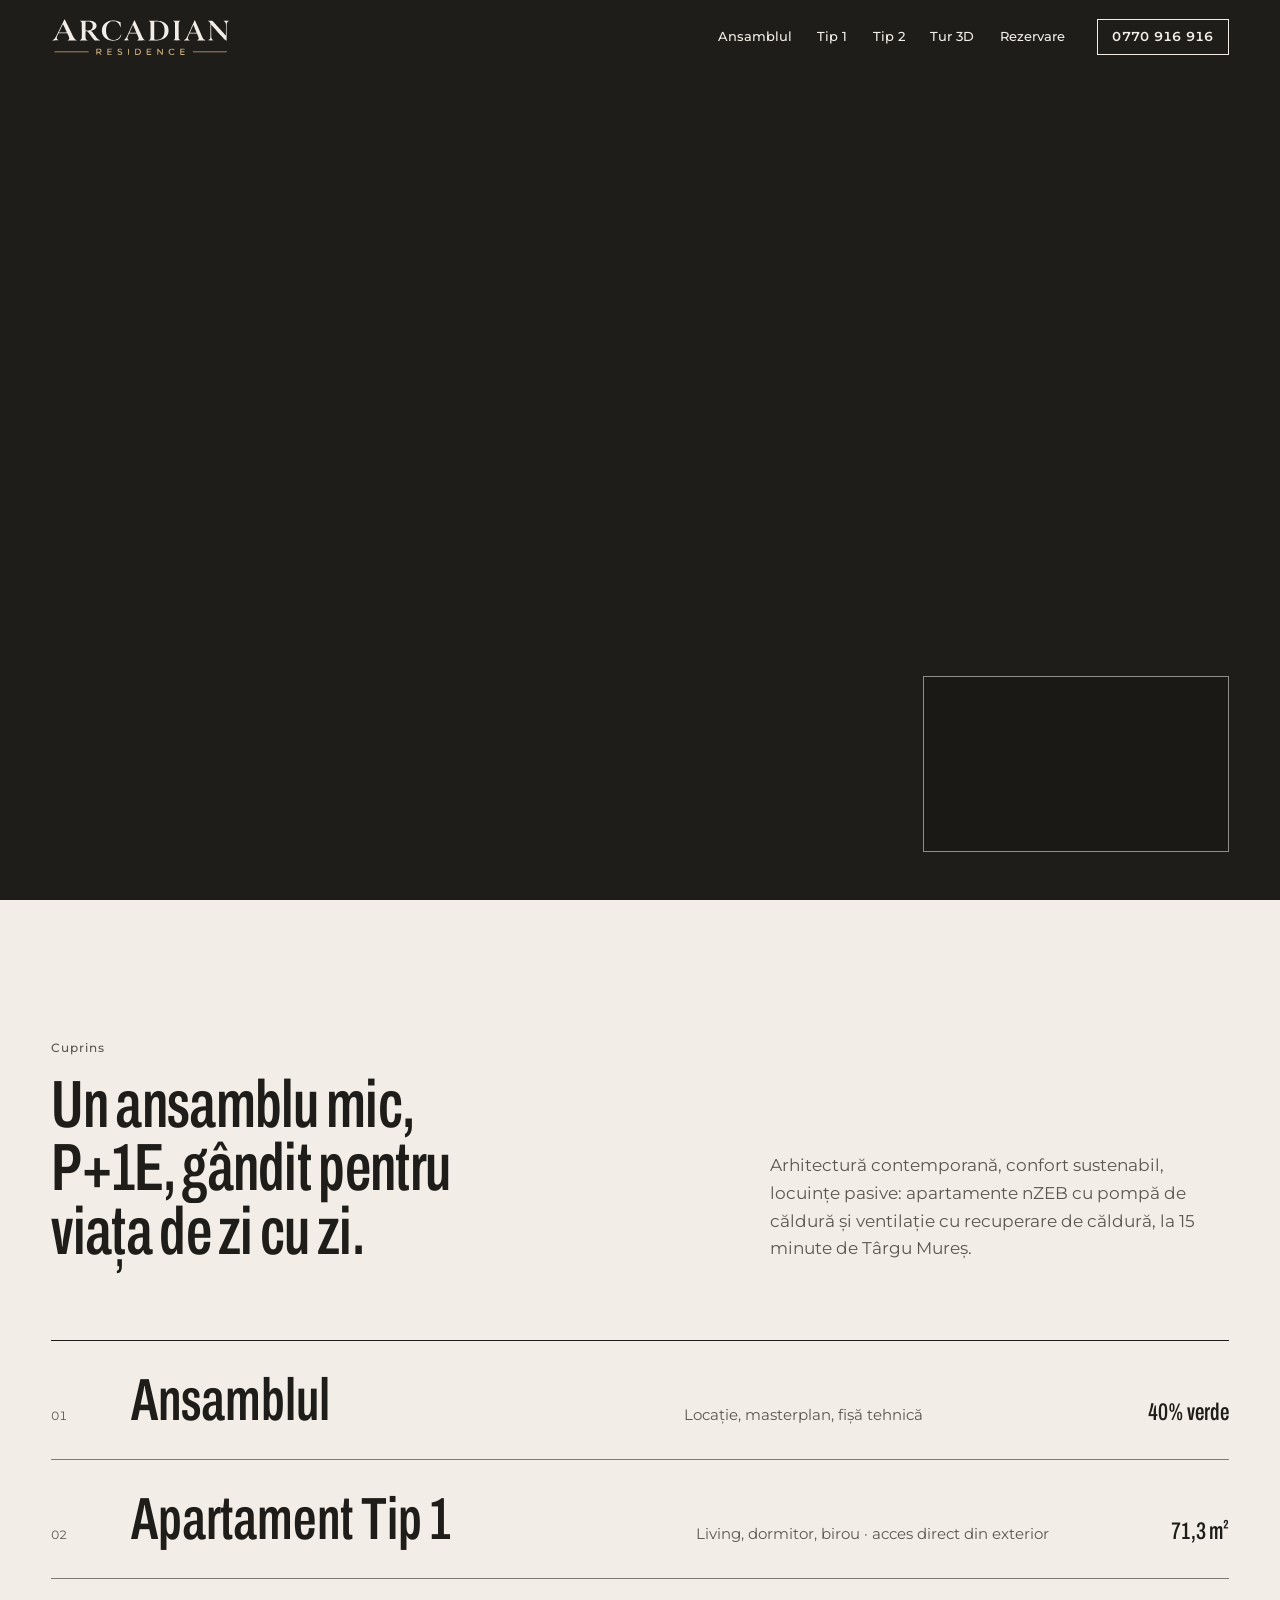
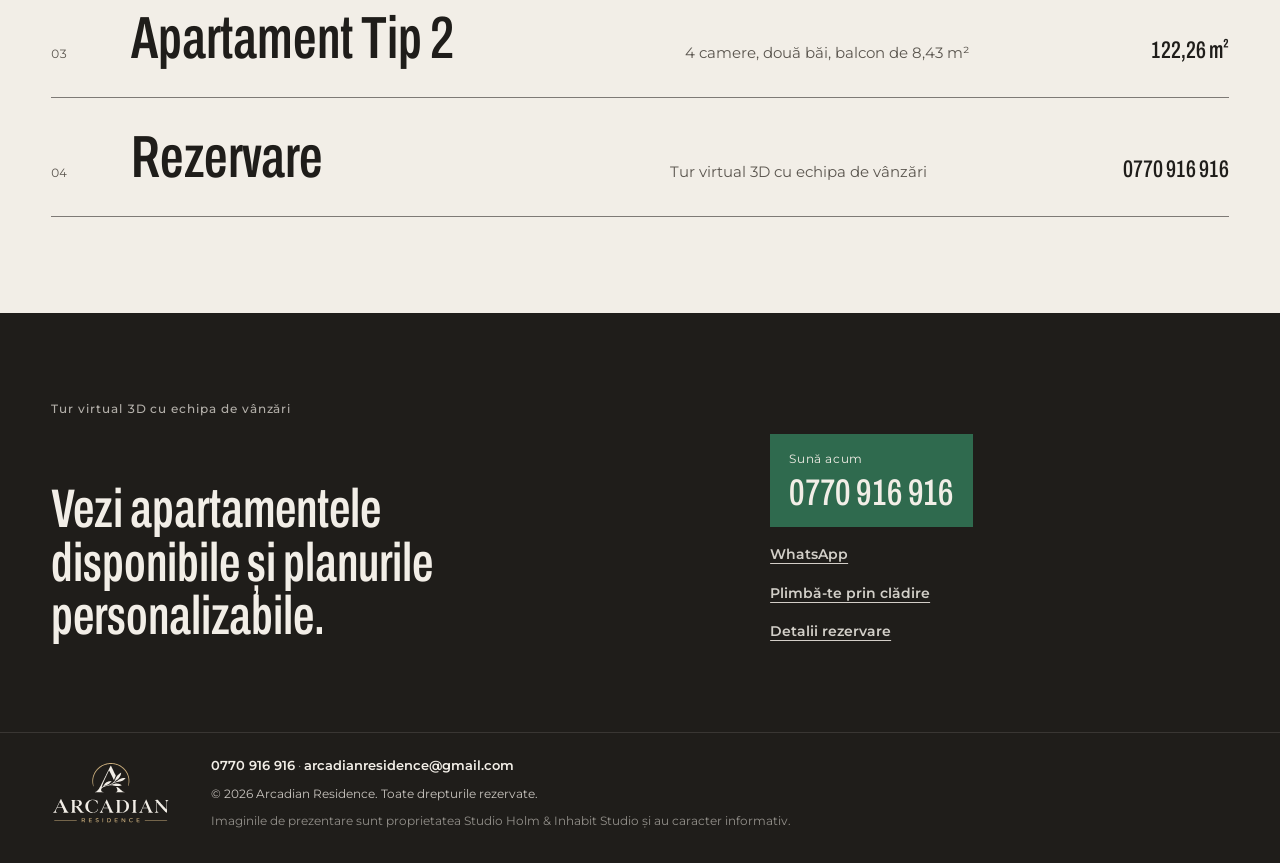
==== commit d995b70d: "E-mailul arcadianresidence@gmail.com în meniu, footer și pe pagina de rezervare; adresa publică într" ====
--- a/index.html
+++ b/index.html
@@ -81,6 +81,7 @@
   <div class="menu__contact">
     <a class="menu__tel" href="tel:+40770916916"><span>Vânzări</span>0770 916 916</a>
     <a class="menu__wa" href="https://wa.me/40770916916" rel="noopener">Scrie pe WhatsApp</a>
+    <a class="menu__wa" href="mailto:arcadianresidence@gmail.com">arcadianresidence@gmail.com</a>
   </div>
 </div>
 
@@ -153,6 +154,7 @@
 <footer class="foot">
   <div class="foot__in">
     <a class="foot__mark" href="index.html" data-label="Arcadian Residence" aria-label="Arcadian Residence, prima pagină"><svg viewBox="0 0 1165 598" aria-hidden="true"><use href="assets/img/brand/logo-sprite.svg#lockup"/></svg></a>
+    <p class="foot__contact"><a href="tel:+40770916916">0770 916 916</a> · <a href="mailto:arcadianresidence@gmail.com">arcadianresidence@gmail.com</a></p>
     <p class="foot__copy">© 2026 Arcadian Residence. Toate drepturile rezervate.</p>
     <p class="foot__credit">Imaginile de prezentare sunt proprietatea Studio Holm &amp; Inhabit Studio și au caracter informativ.</p>
   </div>
--- a/assets/css/site.css
+++ b/assets/css/site.css
@@ -288,10 +288,13 @@
 
 .foot { background: var(--antracit); color: rgba(242,238,231,.55); padding: 1.4rem var(--gut) 2rem; font-size: .72rem; border-top: 1px solid rgba(242,238,231,.12); }
 .foot__in { max-width: var(--max); margin: 0 auto; display: grid; grid-template-columns: auto 1fr; align-items: baseline; gap: .5rem 2.5rem; }
-.foot__mark { grid-row: span 2; align-self: center; line-height: 0; color: var(--tencuiala); --logo-ink: var(--tencuiala); --logo-gold: #c9ad7c; }
+.foot__mark { grid-row: span 3; align-self: center; line-height: 0; color: var(--tencuiala); --logo-ink: var(--tencuiala); --logo-gold: #c9ad7c; }
 .foot__mark svg { display: block; width: 7.5rem; height: auto; aspect-ratio: 1165 / 598; }
 .foot p { margin: 0; }
 .foot__copy { color: rgba(242,238,231,.8); }
+.foot__contact { font-size: .82rem; }
+.foot__contact a { color: var(--tencuiala); font-weight: 600; text-decoration: none; }
+.foot__contact a:hover { color: #8fc2a6; text-decoration: underline; text-underline-offset: .3em; }
 @media (max-width: 560px) { .foot__in { grid-template-columns: 1fr; } .foot__mark { grid-row: auto; margin-bottom: .6rem; } }
 
 /* ---------- ecrane înguste ---------- */
